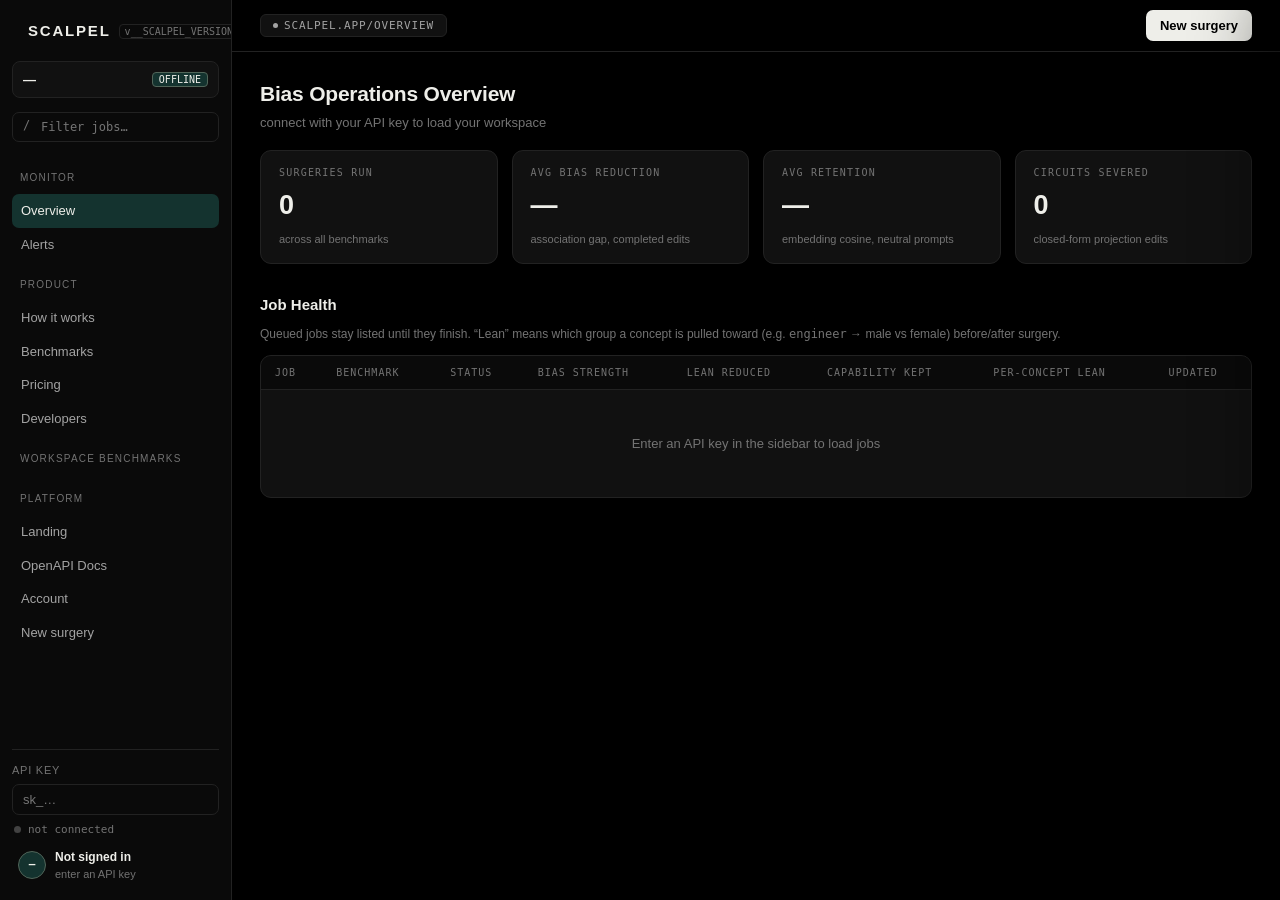
==== src/scalpel/api/static/index.html @ c3667062 "Add branded landing and signup, with console alerts and deploy hardening. Ship a marketing site and " ====
<!doctype html>
<html lang="en">
<head>
<meta charset="utf-8">
<meta name="viewport" content="width=device-width, initial-scale=1">
<title>Scalpel — Bias Operations</title>
<style>
  :root {
    /* Base: black. Accents: Forest / Field / Cloud White / Cloud Gray */
    --forest: #14332F; --field: #516559; --cloud: #eeeee9; --charcoal: #424242;
    --bg: #000000; --bg2: #0a0a0a; --panel: #111111; --panel2: #171717;
    --border: #222222; --border2: #2e2e2e;
    --text: var(--cloud); --muted: #737373; --muted2: #a3a3a3;
    --accent: var(--field); --accent-dim: rgba(81, 101, 89, 0.18);
    --good: var(--cloud); --good-dim: rgba(238, 238, 233, 0.08);
    --warn: var(--field); --warn-dim: rgba(81, 101, 89, 0.22);
    --bad: var(--charcoal); --bad-dim: rgba(66, 66, 66, 0.4);
    --mono: ui-monospace, "SF Mono", "Cascadia Code", Menlo, monospace;
  }
  * { box-sizing: border-box; margin: 0; }
  [hidden] { display: none !important; }
  html, body { height: 100%; }
  body {
    background: var(--bg); color: var(--text); overflow: hidden;
    font: 14px/1.5 -apple-system, "Inter", "Segoe UI", Roboto, sans-serif;
    display: grid; grid-template-columns: 232px 1fr;
  }
  ::selection { background: rgba(81, 101, 89, 0.4); }
  ::-webkit-scrollbar { width: 8px; height: 8px; }
  ::-webkit-scrollbar-thumb { background: var(--border2); border-radius: 4px; }
  a { color: var(--cloud); text-decoration: none; }
  a:hover { color: var(--muted2); }
  input, select {
    width: 100%; padding: 7px 10px; border-radius: 7px; font-size: 13px;
    border: 1px solid var(--border); background: var(--bg2); color: var(--text);
    outline: none; transition: border-color .15s ease;
  }
  input:focus, select:focus { border-color: var(--field); }
  label { display: block; font-size: 11px; color: var(--muted); margin: 12px 0 5px;
          text-transform: uppercase; letter-spacing: .07em; }

  /* ---------------- sidebar ---------------- */
  aside {
    background: var(--bg2); border-right: 1px solid var(--border);
    display: flex; flex-direction: column; padding: 16px 12px; gap: 4px;
    animation: fadeIn .4s ease both; overflow-y: auto;
  }
  .brand { display: flex; align-items: center; gap: 8px; padding: 4px 8px 14px; }
  .brand .dot { width: 8px; height: 8px; border-radius: 50%; background: var(--field); }
  .brand b { font-size: 15px; letter-spacing: .12em; }
  .brand .ver { margin-left: auto; font: 10px var(--mono); color: var(--muted);
                border: 1px solid var(--border); border-radius: 4px; padding: 1px 5px; }
  .tenantbox {
    border: 1px solid var(--border); border-radius: 8px; padding: 8px 10px;
    display: flex; align-items: center; justify-content: space-between;
    margin-bottom: 10px; background: var(--panel);
  }
  .tenantbox .name { font-size: 13px; font-weight: 600; }
  .plan-pill { font: 10px var(--mono); text-transform: uppercase; color: var(--cloud);
               background: var(--forest); border: 1px solid var(--field);
               border-radius: 4px; padding: 1px 6px; }
  .searchwrap { position: relative; margin-bottom: 12px; }
  .searchwrap input { padding-left: 28px; font-family: var(--mono); font-size: 12px; }
  .searchwrap::before { content: "/"; position: absolute; left: 11px; top: 6px;
                        color: var(--muted); font: 12px var(--mono); }
  .navsec { font-size: 10px; letter-spacing: .12em; color: var(--muted);
            padding: 12px 8px 5px; text-transform: uppercase; }
  .nav a {
    display: flex; align-items: center; gap: 9px; color: var(--muted2);
    padding: 7px 9px; border-radius: 7px; font-size: 13px; cursor: pointer;
    transition: background .15s ease, color .15s ease;
  }
  .nav a:hover { background: var(--panel2); color: var(--text); }
  .nav a.active { background: var(--forest); color: var(--cloud); }
  .nav .badge { margin-left: auto; background: var(--field); color: var(--cloud);
                font: 700 10px var(--mono); border-radius: 8px; padding: 1px 6px; }
  .benchlist a { font-family: var(--mono); font-size: 12px; }
  .benchlist .bdot { width: 6px; height: 6px; border-radius: 50%; flex-shrink: 0; }
  .sidebar-bottom { margin-top: auto; }
  .connection { border-top: 1px solid var(--border); padding-top: 12px; }
  .conn-status { display: flex; align-items: center; gap: 7px; font: 11px var(--mono);
                 color: var(--muted); padding: 8px 2px 0; }
  .conn-status .cdot { width: 7px; height: 7px; border-radius: 50%; background: var(--charcoal); }
  .conn-status .cdot.on { background: var(--field); }
  .userbox { display: flex; align-items: center; gap: 9px; padding: 12px 6px 2px; }
  .avatar { width: 28px; height: 28px; border-radius: 50%; background: var(--forest);
            border: 1px solid var(--field); display: grid; place-items: center;
            font: 600 11px var(--mono); color: var(--cloud); }
  .userbox .un { font-size: 12px; font-weight: 600; }
  .userbox .ue { font-size: 11px; color: var(--muted); }

  /* ---------------- main / views ---------------- */
  main { overflow-y: auto; height: 100vh; scroll-behavior: smooth; }
  .urlbar { position: sticky; top: 0; z-index: 5; background: rgba(0, 0, 0, .9);
            backdrop-filter: blur(8px); border-bottom: 1px solid var(--border);
            padding: 10px 28px; display: flex; align-items: center; gap: 10px; }
  .urlbar .pill { font: 11px var(--mono); color: var(--muted2); background: var(--panel);
                  border: 1px solid var(--border); border-radius: 6px; padding: 4px 12px;
                  transition: opacity .2s; }
  .urlbar .spacer { flex: 1; }
  .btn {
    border: 0; border-radius: 7px; padding: 8px 14px; font-size: 13px; font-weight: 600;
    background: var(--cloud); color: #000; cursor: pointer;
    transition: transform .12s ease, opacity .15s, background .15s, color .15s;
  }
  .btn:hover { transform: translateY(-1px); background: #f7f7f2; }
  .btn:active { transform: translateY(0); }
  .btn:disabled { opacity: .45; cursor: default; transform: none; }
  .btn.ghost { background: transparent; color: var(--cloud);
               border: 1px solid var(--field); }
  .btn.ghost:hover { background: var(--accent-dim); }
  .btn.forest { background: var(--forest); color: var(--cloud);
                border: 1px solid var(--field); }
  .btn.forest:hover { background: #1a403a; }
  .btn.big { padding: 12px 22px; font-size: 14px; border-radius: 9px; }

  .view { display: none; }
  .view.active { display: block; animation: viewIn .35s cubic-bezier(.2,.7,.3,1) both; }
  .wrap { padding: 26px 28px 80px; max-width: 1180px; }
  h1 { font-size: 21px; font-weight: 700; letter-spacing: -.01em; }
  .subtitle { color: var(--muted); font-size: 13px; margin-top: 3px; }
  .fade-up { animation: fadeUp .45s cubic-bezier(.2,.7,.3,1) both; }
  .reveal { opacity: 0; transform: translateY(18px);
            transition: opacity .6s cubic-bezier(.2,.7,.3,1), transform .6s cubic-bezier(.2,.7,.3,1); }
  .reveal.in { opacity: 1; transform: none; }

  .alertbar {
    margin-top: 18px; display: flex; align-items: center; gap: 10px;
    background: var(--forest); border: 1px solid var(--field);
    border-radius: 9px; padding: 11px 14px; font-size: 13px;
  }
  .alertbar .tri { color: var(--cloud); }
  .alertbar b { font-family: var(--mono); font-weight: 600; }
  .alertbar .spacer { flex: 1; }
  .alertbar.critical { background: #3a1a1a; border-color: #6b3030; }
  .alertlist { margin-top: 12px; display: none; flex-direction: column; gap: 8px; }
  .alertlist.open { display: flex; }
  .alertitem {
    background: var(--panel); border: 1px solid var(--border); border-radius: 9px;
    padding: 12px 14px; display: grid; grid-template-columns: 1fr auto; gap: 8px 16px;
    cursor: pointer; transition: border-color .15s;
  }
  .alertitem:hover { border-color: var(--field); }
  .alertitem .akind { font: 10px var(--mono); letter-spacing: .1em; text-transform: uppercase;
                      color: var(--cloud); }
  .alertitem .akind.critical { color: #e8a0a0; }
  .alertitem .atitle { font-size: 13px; font-weight: 600; margin-top: 2px; }
  .alertitem .adetail { font-size: 12px; color: var(--muted); margin-top: 4px; grid-column: 1 / -1; }
  .alertitem .aactions { display: flex; gap: 8px; align-items: start; }

  .cards { display: grid; grid-template-columns: repeat(4, 1fr); gap: 14px; margin-top: 18px; }
  .card {
    background: var(--panel); border: 1px solid var(--border); border-radius: 11px;
    padding: 16px 18px; transition: border-color .2s ease, transform .2s ease;
  }
  .card:hover { border-color: var(--border2); transform: translateY(-1px); }
  .card .k { font: 10px var(--mono); letter-spacing: .12em; color: var(--muted);
             text-transform: uppercase; }
  .card .v { font-size: 27px; font-weight: 700; margin-top: 7px; font-variant-numeric: tabular-nums;
             letter-spacing: -.02em; }
  .card .s { font-size: 11px; color: var(--muted); margin-top: 5px; }
  .card .v .unit { font-size: 15px; color: var(--muted2); }
  .up { color: var(--cloud); } .down { color: var(--muted2); } .accent { color: var(--cloud); }
  .cards .card:nth-child(1) { animation-delay: .05s } .cards .card:nth-child(2) { animation-delay: .1s }
  .cards .card:nth-child(3) { animation-delay: .15s } .cards .card:nth-child(4) { animation-delay: .2s }

  .section { margin-top: 30px; }
  .sechead { display: flex; align-items: baseline; gap: 10px; margin-bottom: 12px; }
  .sechead h2 { font-size: 15px; font-weight: 700; }
  .sechead .count { font: 11px var(--mono); color: var(--muted); }

  .tablewrap { background: var(--panel); border: 1px solid var(--border);
               border-radius: 11px; overflow: hidden; }
  table { width: 100%; border-collapse: collapse; }
  thead th {
    font: 10px var(--mono); letter-spacing: .1em; text-transform: uppercase;
    color: var(--muted); text-align: left; padding: 11px 14px;
    border-bottom: 1px solid var(--border); background: var(--bg2);
  }
  tbody td { padding: 12px 14px; border-bottom: 1px solid var(--border);
             font-size: 13px; font-variant-numeric: tabular-nums; }
  tbody tr { cursor: pointer; transition: background .13s ease; }
  tbody tr:hover { background: var(--panel2); }
  tbody tr:last-child td { border-bottom: 0; }
  tbody tr.selected { background: rgba(20, 51, 47, 0.45); box-shadow: inset 2px 0 0 var(--field); }
  td.mono, .mono { font-family: var(--mono); font-size: 12px; }
  .jobname { color: var(--text); font-family: var(--mono); font-size: 12.5px; }
  .dim { color: var(--muted); }

  .pill {
    display: inline-flex; align-items: center; gap: 6px;
    font: 600 10px var(--mono); letter-spacing: .08em; border-radius: 5px;
    padding: 3px 8px; text-transform: uppercase;
  }
  .pill::before { content: ""; width: 5px; height: 5px; border-radius: 50%;
                  background: currentColor; }
  .pill.debiased { color: var(--cloud); background: var(--forest); border: 1px solid var(--field); }
  .pill.audited  { color: var(--muted2); background: var(--panel2); border: 1px solid var(--border2); }
  .pill.alerting { color: var(--cloud); background: var(--forest);
                   border: 1px solid var(--field); }
  .pill.alerting::before, .pill.running::before { animation: pulse 1.4s ease infinite; }
  .pill.running  { color: var(--cloud); background: var(--forest); border: 1px solid var(--field); }
  .pill.queued   { color: var(--muted2); background: var(--panel2); border: 1px solid var(--charcoal); }
  .pill.failed   { color: var(--muted2); background: var(--bad-dim); border: 1px solid var(--charcoal); }

  .spark { display: block; }
  .spark polyline {
    fill: none; stroke-width: 1.5; stroke-linecap: round; stroke-linejoin: round;
    stroke-dasharray: 300; stroke-dashoffset: 300; animation: draw 1.2s ease forwards;
  }
  .empty { padding: 44px; text-align: center; color: var(--muted); font-size: 13px; }

  /* ---------------- how it works ---------------- */
  .hero { padding: 68px 0 46px; text-align: center; max-width: 760px; margin: 0 auto; }
  .hero .eyebrow { font: 11px var(--mono); letter-spacing: .22em; color: var(--field);
                   text-transform: uppercase; }
  .hero h1 { font-size: 40px; line-height: 1.15; margin-top: 16px; letter-spacing: -.025em; }
  .hero h1 .em { color: var(--cloud); border-bottom: 2px solid var(--field);
                 padding-bottom: 1px; }
  .hero p { color: var(--muted2); font-size: 16px; margin-top: 18px; line-height: 1.65; }
  .hero .ctas { display: flex; gap: 12px; justify-content: center; margin-top: 28px; }

  /* ---------------- live surgery demo ---------------- */
  .livedemo {
    margin: 36px auto 0; max-width: 920px; text-align: left;
    background: var(--panel); border: 1px solid var(--border); border-radius: 14px;
    overflow: hidden; position: relative;
  }
  .livedemo::before {
    content: ""; position: absolute; inset: 0 0 auto 0; height: 2px;
    background: linear-gradient(90deg, transparent, var(--field), var(--cloud), transparent);
    opacity: .55;
  }
  .ld-head {
    display: flex; align-items: center; gap: 12px; flex-wrap: wrap;
    padding: 14px 18px; border-bottom: 1px solid var(--border); background: var(--bg2);
  }
  .ld-live {
    display: inline-flex; align-items: center; gap: 7px;
    font: 700 10px var(--mono); letter-spacing: .16em; color: var(--cloud);
    background: var(--forest); border: 1px solid var(--field); border-radius: 5px;
    padding: 4px 8px;
  }
  .ld-pulse {
    width: 7px; height: 7px; border-radius: 50%; background: var(--cloud);
    animation: pulse 1.4s ease infinite;
  }
  .ld-model { font: 12px var(--mono); color: var(--muted2); flex: 1; min-width: 180px; }
  .ld-body { display: grid; grid-template-columns: 220px 1fr; min-height: 320px; }
  .ld-rail {
    border-right: 1px solid var(--border); padding: 18px 16px; background: var(--bg2);
    display: flex; flex-direction: column; gap: 4px;
  }
  .ld-phase {
    display: grid; grid-template-columns: 22px 1fr; gap: 10px; align-items: start;
    padding: 10px 8px; border-radius: 8px; color: var(--muted); transition: all .2s ease;
    cursor: pointer; border: 1px solid transparent; width: 100%; text-align: left;
    background: transparent; font: inherit;
  }
  .ld-phase:hover { background: var(--panel2); border-color: var(--border); color: var(--cloud); }
  .ld-phase:focus-visible { outline: 1px solid var(--field); outline-offset: 2px; }
  .ld-phase .dot {
    width: 10px; height: 10px; margin-top: 3px; border-radius: 50%;
    background: var(--charcoal); border: 1px solid var(--border2);
  }
  .ld-phase .label { font: 700 10px var(--mono); letter-spacing: .12em; text-transform: uppercase; }
  .ld-phase .hint { font-size: 12px; margin-top: 2px; line-height: 1.4; color: var(--muted); }
  .ld-phase.active { background: var(--forest); color: var(--cloud); border-color: var(--field); }
  .ld-phase.active .dot { background: var(--cloud); border-color: var(--cloud);
                          box-shadow: 0 0 0 3px rgba(238,238,233,.12); }
  .ld-phase.active .hint { color: var(--muted2); }
  .ld-phase.done { color: var(--muted2); }
  .ld-phase.done .dot { background: var(--field); border-color: var(--field); }
  .ld-phase.done:hover { color: var(--cloud); }
  .ld-main { padding: 18px 20px 16px; display: flex; flex-direction: column; gap: 14px; }
  .ld-metrics { display: grid; grid-template-columns: repeat(3, 1fr); gap: 10px; }
  .ld-metric {
    background: var(--bg2); border: 1px solid var(--border); border-radius: 10px; padding: 12px 14px;
  }
  .ld-metric .k { font: 10px var(--mono); letter-spacing: .1em; text-transform: uppercase; color: var(--muted); }
  .ld-metric .v { font-size: 22px; font-weight: 700; margin-top: 6px; font-variant-numeric: tabular-nums;
                  letter-spacing: -.02em; min-height: 1.2em; }
  .ld-metric .s { font-size: 11px; color: var(--muted); margin-top: 4px; min-height: 1.2em; }
  .ld-metric .v.good { color: var(--cloud); }
  .ld-board {
    flex: 1; background: var(--bg2); border: 1px solid var(--border); border-radius: 10px;
    padding: 14px; display: grid; grid-template-rows: auto 1fr auto; gap: 12px; min-height: 200px;
  }
  .ld-board-title { display: flex; justify-content: space-between; align-items: baseline; }
  .ld-board-title h4 { font-size: 13px; font-weight: 600; }
  .ld-board-title span { font: 11px var(--mono); color: var(--muted); }
  .ld-grid {
    display: grid; grid-template-columns: repeat(12, 1fr); gap: 6px; align-content: start;
  }
  .ld-cell {
    aspect-ratio: 1; border-radius: 4px; background: var(--panel2); border: 1px solid var(--border2);
    transition: background .2s, border-color .2s, transform .2s, opacity .3s;
  }
  .ld-cell.scan { background: var(--charcoal); border-color: var(--field); }
  .ld-cell.hot { background: var(--field); border-color: var(--cloud); transform: scale(1.08); }
  .ld-cell.cut { background: var(--cloud); border-color: var(--cloud); opacity: .95; }
  .ld-cell.cut.fade { opacity: .35; background: var(--forest); border-color: var(--field); transform: none; }
  .ld-probes { display: grid; gap: 6px; }
  .ld-probe { display: grid; grid-template-columns: 72px 1fr 44px; gap: 8px; align-items: center;
              font: 10px var(--mono); color: var(--muted); }
  .ld-probe .track { height: 7px; background: var(--panel2); border-radius: 4px; overflow: hidden; }
  .ld-probe .fill { height: 100%; width: 0; border-radius: 4px; background: var(--field);
                    transition: width .5s cubic-bezier(.2,.7,.3,1); }
  .ld-probe .fill.neutral { background: var(--cloud); }
  .ld-log {
    font: 11px/1.55 var(--mono); color: var(--muted2); background: var(--bg);
    border: 1px solid var(--border); border-radius: 8px; padding: 10px 12px;
    min-height: 52px; max-height: 72px; overflow: hidden;
  }
  .ld-log .line { opacity: 0; animation: fadeIn .35s ease forwards; }
  .ld-log .line + .line { margin-top: 2px; }
  .ld-progress { height: 3px; background: var(--border); }
  .ld-progress > i { display: block; height: 100%; width: 0; background: var(--field);
                     transition: width .4s ease; }
  .ld-foot {
    display: flex; align-items: center; gap: 12px; flex-wrap: wrap;
    padding: 12px 18px; border-top: 1px solid var(--border); background: var(--bg2);
  }
  .ld-foot .status { font: 12px var(--mono); color: var(--muted2); flex: 1; }
  .ld-foot .status b { color: var(--cloud); }
  @media (max-width: 820px) {
    .ld-body { grid-template-columns: 1fr; }
    .ld-rail { border-right: 0; border-bottom: 1px solid var(--border);
               display: grid; grid-template-columns: repeat(4, 1fr); gap: 4px; }
    .ld-phase .hint { display: none; }
    .ld-metrics { grid-template-columns: 1fr; }
  }
  @media (prefers-reduced-motion: reduce) {
    .ld-pulse, .ld-cell, .ld-probe .fill, .ld-progress > i { animation: none !important; transition: none !important; }
  }

  .numstrip { display: grid; grid-template-columns: repeat(4, 1fr); gap: 14px;
              margin: 44px auto 0; max-width: 900px; }
  .numstrip .n { text-align: center; padding: 18px 8px; background: var(--panel);
                 border: 1px solid var(--border); border-radius: 11px; }
  .numstrip .n .v { font-size: 26px; font-weight: 800; letter-spacing: -.02em; }
  .numstrip .n .l { font-size: 11px; color: var(--muted); margin-top: 5px; }

  .steps { max-width: 900px; margin: 70px auto 0; display: grid; gap: 22px; }
  .step { display: grid; grid-template-columns: 1fr 300px; gap: 28px; align-items: center;
          background: var(--panel); border: 1px solid var(--border); border-radius: 14px;
          padding: 30px 32px; }
  .step:nth-child(even) { grid-template-columns: 300px 1fr; }
  .step:nth-child(even) .stepcopy { order: 2; }
  .stepnum { font: 700 11px var(--mono); color: var(--field); letter-spacing: .18em; }
  .step h3 { font-size: 19px; margin-top: 8px; letter-spacing: -.01em; }
  .step p { color: var(--muted2); font-size: 13.5px; margin-top: 10px; line-height: 1.7; }
  .step p code { font: 12px var(--mono); color: var(--cloud); background: var(--forest);
                 border: 1px solid var(--field); border-radius: 4px; padding: 1px 5px; }
  .stepviz { height: 170px; background: var(--bg2); border: 1px solid var(--border);
             border-radius: 10px; display: grid; place-items: center; overflow: hidden;
             position: relative; }

  /* step viz 1: measure — association bars oscillate */
  .viz-measure { width: 82%; display: grid; gap: 9px; }
  .viz-measure .m { display: grid; grid-template-columns: 62px 1fr; gap: 10px;
                    align-items: center; font: 10px var(--mono); color: var(--muted); }
  .viz-measure .track { height: 8px; background: var(--panel2); border-radius: 4px;
                        overflow: hidden; }
  .viz-measure .fill { height: 100%; border-radius: 4px; background: var(--field);
                       animation: measure 3.2s ease-in-out infinite; }
  .viz-measure .m:nth-child(2) .fill { animation-delay: .35s; }
  .viz-measure .m:nth-child(3) .fill { animation-delay: .7s; background: var(--cloud); }

  /* step viz 2: locate — component grid, circuit lights up */
  .viz-grid { display: grid; grid-template-columns: repeat(8, 17px); gap: 7px; }
  .viz-grid i { width: 17px; height: 17px; border-radius: 4px; background: var(--panel2);
                border: 1px solid var(--border2); }
  .viz-grid i.hot { animation: hotcell 2.8s ease infinite; }
  .viz-grid i.hot:nth-of-type(4) { animation-delay: .2s } .viz-grid i.hot:nth-of-type(11) { animation-delay: .5s }
  .viz-grid i.hot:nth-of-type(18) { animation-delay: .8s } .viz-grid i.hot:nth-of-type(21) { animation-delay: 1.1s }
  .viz-grid i.hot:nth-of-type(27) { animation-delay: 1.4s }

  /* step viz 3: cut — vector projected onto plane */
  .viz-cut svg { overflow: visible; }
  .viz-cut .plane { stroke: var(--border2); stroke-width: 1.5; }
  .viz-cut .w { stroke: var(--cloud); stroke-width: 2.5; stroke-linecap: round;
                transform-origin: 40px 120px; animation: collapse 3.6s cubic-bezier(.6,0,.3,1) infinite; }
  .viz-cut .vbias { stroke: var(--field); stroke-width: 1.5; stroke-dasharray: 4 4;
                    animation: fadeBias 3.6s ease infinite; }
  .viz-cut text { font: 10px var(--mono); fill: var(--muted); }

  /* step viz 4: prove — before/after bars */
  .viz-prove { width: 82%; display: grid; gap: 12px; }
  .viz-prove .row { display: grid; grid-template-columns: 66px 1fr 40px; gap: 10px;
                    align-items: center; font: 10px var(--mono); color: var(--muted); }
  .viz-prove .track { height: 9px; background: var(--panel2); border-radius: 5px; overflow: hidden; }
  .viz-prove .bias { height: 100%; background: var(--charcoal); border-radius: 5px;
                     animation: shrink 3.4s cubic-bezier(.5,0,.3,1) infinite; }
  .viz-prove .ret { height: 100%; background: var(--cloud); border-radius: 5px; width: 99.8%; }

  .why { max-width: 900px; margin: 60px auto 0; }
  .whygrid { display: grid; grid-template-columns: repeat(3, 1fr); gap: 14px; margin-top: 18px; }
  .whycard { background: var(--panel); border: 1px solid var(--border); border-radius: 12px;
             padding: 20px; transition: border-color .2s, transform .2s; }
  .whycard:hover { border-color: var(--border2); transform: translateY(-2px); }
  .whycard .ic { font: 700 11px var(--mono); color: var(--field); letter-spacing: .12em; }
  .whycard h4 { font-size: 14px; margin-top: 10px; }
  .whycard p { font-size: 12.5px; color: var(--muted2); margin-top: 7px; line-height: 1.6; }

  /* ---------------- benchmarks ---------------- */
  .benchgrid { display: grid; grid-template-columns: repeat(2, 1fr); gap: 16px; margin-top: 20px; }
  .benchcard { background: var(--panel); border: 1px solid var(--border); border-radius: 13px;
               padding: 22px; transition: border-color .2s, transform .2s; }
  .benchcard:hover { border-color: var(--border2); transform: translateY(-2px); }
  .benchcard .top { display: flex; align-items: center; gap: 10px; }
  .benchcard h3 { font: 600 14px var(--mono); }
  .benchcard .groups { margin-left: auto; font: 10px var(--mono); color: var(--muted);
                       border: 1px solid var(--border); border-radius: 5px; padding: 2px 8px; }
  .benchcard p { font-size: 12.5px; color: var(--muted2); margin-top: 10px; line-height: 1.65; }
  .benchcard .meta { display: flex; gap: 16px; margin-top: 14px; font: 11px var(--mono);
                     color: var(--muted); }
  .benchcard .actions { margin-top: 16px; display: flex; gap: 9px; }

  /* ---------------- pricing ---------------- */
  .pricegrid { display: grid; grid-template-columns: repeat(3, 1fr); gap: 16px; margin-top: 24px; }
  .price { background: var(--panel); border: 1px solid var(--border); border-radius: 14px;
           padding: 26px; position: relative; transition: transform .2s, border-color .2s;
           display: flex; flex-direction: column; }
  .price:hover { transform: translateY(-3px); }
  .price.featured { border-color: var(--field); background: #0d1210; }
  .price .tag { position: absolute; top: -10px; left: 50%; transform: translateX(-50%);
                background: var(--forest); color: var(--cloud); font: 700 10px var(--mono);
                letter-spacing: .1em; border-radius: 5px; padding: 3px 10px;
                border: 1px solid var(--field); text-transform: uppercase; }
  .price .current { position: absolute; top: 16px; right: 16px; font: 10px var(--mono);
                    color: var(--cloud); border: 1px solid var(--field); background: var(--forest);
                    border-radius: 4px; padding: 2px 7px; text-transform: uppercase; }
  .price h3 { font-size: 15px; }
  .price .amt { font-size: 34px; font-weight: 800; margin-top: 12px; letter-spacing: -.03em; }
  .price .amt .per { font-size: 13px; color: var(--muted); font-weight: 500; }
  .price .desc { font-size: 12.5px; color: var(--muted2); margin-top: 8px; min-height: 36px; }
  .price ul { list-style: none; padding: 0; margin: 18px 0 22px; display: grid; gap: 9px; }
  .price li { font-size: 13px; color: var(--muted2); display: flex; gap: 9px; }
  .price li::before { content: "✓"; color: var(--field); font-weight: 700; }
  .price li.no { opacity: .45; } .price li.no::before { content: "—"; color: var(--muted); }
  .price .btn { width: 100%; margin-top: auto; }

  /* ---------------- developers ---------------- */
  .codeblock { background: var(--bg2); border: 1px solid var(--border); border-radius: 11px;
               margin-top: 14px; overflow: hidden; }
  .codeblock .cbhead { display: flex; align-items: center; padding: 9px 14px;
                       border-bottom: 1px solid var(--border); }
  .codeblock .cbhead .fn { font: 11px var(--mono); color: var(--muted); }
  .codeblock .cbhead button { margin-left: auto; background: none; border: 1px solid var(--border);
                              color: var(--muted2); font: 11px var(--mono); border-radius: 5px;
                              padding: 3px 10px; cursor: pointer; transition: all .15s; }
  .codeblock .cbhead button:hover { color: var(--cloud); border-color: var(--field); }
  .codeblock pre { padding: 16px; overflow-x: auto; font: 12px/1.7 var(--mono);
                   color: var(--muted2); }
  .codeblock .c-k { color: var(--cloud); } .codeblock .c-s { color: #c5d0c8; }
  .codeblock .c-c { color: var(--field); }
  .endpoints td:first-child { font-family: var(--mono); font-size: 12px; color: var(--field); }
  .endpoints tr { cursor: default; }

  /* ---------------- drawer ---------------- */
  .drawer {
    position: fixed; top: 0; right: 0; height: 100vh; width: 460px; z-index: 30;
    background: var(--bg2); border-left: 1px solid var(--border2);
    transform: translateX(102%); transition: transform .28s cubic-bezier(.3,.8,.3,1);
    display: flex; flex-direction: column; box-shadow: -30px 0 60px rgba(0,0,0,.45);
  }
  .drawer.open { transform: translateX(0); }
  .drawer header { padding: 18px 22px; border-bottom: 1px solid var(--border);
                   display: flex; align-items: center; gap: 10px; }
  .drawer header .x { margin-left: auto; cursor: pointer; color: var(--muted);
                      font-size: 18px; transition: color .15s; }
  .drawer header .x:hover { color: var(--text); }
  .drawer .body { padding: 20px 22px; overflow-y: auto; }
  .kv { display: grid; grid-template-columns: 1fr 1fr; gap: 10px; }
  .kv .cell { background: var(--panel); border: 1px solid var(--border);
              border-radius: 9px; padding: 12px; }
  .kv .cell .k { font: 10px var(--mono); color: var(--muted); text-transform: uppercase;
                 letter-spacing: .1em; }
  .kv .cell .v { font-size: 19px; font-weight: 700; margin-top: 5px;
                 font-variant-numeric: tabular-nums; }
  .kv .cell .s { font-size: 11px; color: var(--muted); margin-top: 3px; }
  .leanbox {
    margin: 14px 0 18px; padding: 12px 14px; border-radius: 9px;
    background: var(--bg2); border: 1px solid var(--border); font-size: 13px; line-height: 1.55;
    color: var(--muted2);
  }
  .leanbox b { color: var(--cloud); font-weight: 600; }
  .leanbox .mono { font-family: var(--mono); font-size: 12px; }
  .bar-row-meta { font-size: 10px; color: var(--muted); margin-top: 2px; }
  .drawer h3 { font-size: 11px; color: var(--muted); text-transform: uppercase;
               letter-spacing: .1em; margin: 22px 0 10px; }
  .chips { display: flex; flex-wrap: wrap; gap: 7px; }
  .chip { font: 11px var(--mono); color: var(--cloud); background: var(--forest);
          border: 1px solid var(--field); border-radius: 6px; padding: 3px 9px; }
  .bars .row { display: grid; grid-template-columns: 140px 1fr 52px; gap: 10px;
               align-items: start; margin-bottom: 10px; font-size: 12px; }
  .bars .track { height: 6px; background: var(--bg); border-radius: 3px; overflow: hidden; }
  .bars .fill { height: 100%; background: var(--field); border-radius: 3px;
                transition: width .6s cubic-bezier(.2,.7,.3,1); }
  .drawer .actions { display: flex; gap: 10px; margin-top: 24px; }

  /* ---------------- modal / toast ---------------- */
  .overlay {
    position: fixed; inset: 0; z-index: 40; background: rgba(0, 0, 0, .72);
    backdrop-filter: blur(4px); display: grid; place-items: center;
    opacity: 0; pointer-events: none; transition: opacity .2s ease;
  }
  .overlay.open { opacity: 1; pointer-events: auto; }
  .modal {
    width: 430px; background: var(--bg2); border: 1px solid var(--border2);
    border-radius: 14px; padding: 24px; transform: translateY(10px) scale(.98);
    transition: transform .22s cubic-bezier(.2,.8,.3,1.1);
    box-shadow: 0 30px 80px rgba(0,0,0,.5);
  }
  .overlay.open .modal { transform: translateY(0) scale(1); }
  .modal h2 { font-size: 16px; }
  .modal .hint { font-size: 12px; color: var(--muted); margin-top: 4px; }
  .row2 { display: grid; grid-template-columns: 1fr 1fr; gap: 12px; }
  .check { display: flex; gap: 9px; align-items: center; margin-top: 14px; font-size: 13px; }
  .check input { width: auto; }
  .modal .actions { display: flex; justify-content: flex-end; gap: 10px; margin-top: 22px; }
  #formError { color: var(--muted2); font-size: 12px; margin-top: 10px; min-height: 16px; }
  .toast {
    position: fixed; bottom: 24px; left: 50%; transform: translate(-50%, 20px);
    background: var(--panel2); border: 1px solid var(--border2); color: var(--text);
    border-radius: 9px; padding: 10px 18px; font-size: 13px; z-index: 60;
    opacity: 0; transition: all .25s ease; pointer-events: none;
  }
  .toast.show { opacity: 1; transform: translate(-50%, 0); }

  @keyframes fadeUp { from { opacity: 0; transform: translateY(10px); } to { opacity: 1; } }
  @keyframes fadeIn { from { opacity: 0; } to { opacity: 1; } }
  @keyframes viewIn { from { opacity: 0; transform: translateY(12px); } to { opacity: 1; } }
  @keyframes pulse { 0%, 100% { opacity: 1 } 50% { opacity: .25 } }
  @keyframes draw { to { stroke-dashoffset: 0; } }
  @keyframes sever { 0%, 30% { opacity: 0 } 45%, 80% { opacity: 1 } 95%, 100% { opacity: 0 } }
  @keyframes hotcell {
    0%, 25% { background: var(--panel2); border-color: var(--border2); }
    45%, 75% { background: var(--field); border-color: var(--cloud); }
    100% { background: var(--panel2); border-color: var(--border2); }
  }
  @keyframes measure { 0%, 100% { width: 82% } 50% { width: 34% } }
  @keyframes collapse { 0%, 22% { transform: rotate(0deg) } 55%, 88% { transform: rotate(38deg) }
                        100% { transform: rotate(0deg) } }
  @keyframes fadeBias { 0%, 22% { opacity: 1 } 55%, 88% { opacity: 0 } 100% { opacity: 1 } }
  @keyframes shrink { 0%, 20% { width: 92% } 60%, 90% { width: 15% } 100% { width: 92% } }
</style>
</head>
<body>

<aside>
  <a class="brand" href="/" title="Marketing site" style="text-decoration:none;color:inherit">
    <span class="dot"></span><b>SCALPEL</b><span class="ver">v__SCALPEL_VERSION__</span>
  </a>
  <div class="tenantbox">
    <span class="name" id="tenantName">—</span>
    <span class="plan-pill" id="tenantPlan">offline</span>
  </div>
  <div class="searchwrap"><input id="search" placeholder="Filter jobs…"></div>

  <div class="navsec">Monitor</div>
  <div class="nav">
    <a data-view="overview" class="active" id="navOverview" onclick="showAlerts(false)">Overview</a>
    <a id="navAlerts" onclick="showAlerts(true)">Alerts
      <span class="badge" id="alertCount" hidden>0</span></a>
  </div>

  <div class="navsec">Product</div>
  <div class="nav">
    <a data-view="how" onclick="showView('how')">How it works</a>
    <a data-view="benchmarks" onclick="showView('benchmarks')">Benchmarks</a>
    <a data-view="pricing" onclick="showView('pricing')">Pricing</a>
    <a data-view="developers" onclick="showView('developers')">Developers</a>
  </div>

  <div class="navsec">Workspace benchmarks</div>
  <div class="nav benchlist" id="benchNav"></div>

  <div class="navsec">Platform</div>
  <div class="nav">
    <a href="/" target="_blank">Landing</a>
    <a href="/docs" target="_blank">OpenAPI Docs</a>
    <a href="/login">Account</a>
    <a onclick="openModal()">New surgery</a>
  </div>

  <div class="sidebar-bottom">
    <div class="connection">
      <label style="margin-top: 0">API key</label>
      <input id="apiKey" type="password" placeholder="sk_…">
      <div class="conn-status"><span class="cdot" id="connDot"></span><span id="connText">not connected</span></div>
    </div>
    <div class="userbox">
      <div class="avatar" id="avatar">–</div>
      <div><div class="un" id="userName">Not signed in</div>
           <div class="ue" id="userPlanLine">enter an API key</div></div>
    </div>
  </div>
</aside>

<main id="main">
  <div class="urlbar">
    <span class="pill" id="urlPill">scalpel.app/overview</span>
    <span class="spacer"></span>
    <button class="btn" onclick="openModal()">New surgery</button>
  </div>

  <!-- ================= OVERVIEW ================= -->
  <div class="view active" id="view-overview">
    <div class="wrap">
      <div class="fade-up">
        <h1>Bias Operations Overview</h1>
        <div class="subtitle" id="subtitle">connect with your API key to load your workspace</div>
      </div>

      <div class="alertbar" id="alertbar" hidden>
        <span class="tri">!</span><span id="alertText"></span>
        <span class="spacer"></span>
        <button class="btn ghost" id="alertViewBtn" onclick="showAlerts(true)">View</button>
        <button class="btn ghost" id="alertDismissBtn" onclick="dismissVisibleAlerts()">Dismiss</button>
        <button class="btn" id="alertRemediateBtn" onclick="remediateTopAlert()">Remediate</button>
      </div>
      <div class="alertlist" id="alertList"></div>

      <div class="cards">
        <div class="card fade-up"><div class="k">Surgeries Run</div>
          <div class="v" id="statJobs">0</div><div class="s" id="statJobsSub">across all benchmarks</div></div>
        <div class="card fade-up"><div class="k">Avg Bias Reduction</div>
          <div class="v accent" id="statReduction">—</div><div class="s">association gap, completed edits</div></div>
        <div class="card fade-up"><div class="k">Avg Retention</div>
          <div class="v up" id="statRetention">—</div><div class="s">embedding cosine, neutral prompts</div></div>
        <div class="card fade-up"><div class="k">Circuits Severed</div>
          <div class="v" id="statEdits">0</div><div class="s">closed-form projection edits</div></div>
      </div>

      <div class="section fade-up" style="animation-delay: .25s">
        <div class="sechead"><h2>Job Health</h2><span class="count" id="jobCount"></span></div>
        <p class="subtitle" style="margin:-4px 0 12px;font-size:12px">
          Queued jobs stay listed until they finish. “Lean” means which group a concept is pulled
          toward (e.g. <span class="mono">engineer</span> → male vs female) before/after surgery.
        </p>
        <div class="tablewrap">
          <table>
            <thead><tr>
              <th>Job</th><th>Benchmark</th><th>Status</th><th>Bias strength</th>
              <th>Lean reduced</th><th>Capability kept</th><th>Per-concept lean</th><th>Updated</th>
            </tr></thead>
            <tbody id="jobs"><tr><td colspan="8" class="empty">No jobs yet — run your first surgery</td></tr></tbody>
          </table>
        </div>
      </div>
    </div>
  </div>

  <!-- ================= HOW IT WORKS ================= -->
  <div class="view" id="view-how">
    <div class="wrap">
      <div class="hero">
        <div class="eyebrow fade-up">AI Safety · Model Editing</div>
        <h1 class="fade-up" style="animation-delay:.08s">Find and <span class="em">permanently remove</span> bias from AI models. Without retraining.</h1>
        <p class="fade-up" style="animation-delay:.16s">
          Scalpel is a bias-remediation platform for foundation models. It locates the exact
          internal pathways that carry a bias — down to individual attention heads — and severs
          them with deterministic, closed-form weight edits. Seconds of compute, not weeks of
          retraining. Every operation ships with a compliance-grade audit report.
        </p>
        <div class="ctas fade-up" style="animation-delay:.24s">
          <button class="btn big" onclick="openModal()">Run your first audit</button>
          <button class="btn big ghost" onclick="showView('developers')">View the API</button>
        </div>

        <!-- Live surgery demo: auto-plays when this view opens -->
        <div class="livedemo fade-up" style="animation-delay:.28s" id="liveDemo" aria-label="Live surgery demo">
          <div class="ld-head">
            <span class="ld-live"><span class="ld-pulse"></span>LIVE DEMO</span>
            <span class="ld-model" id="ldModel">openai/clip-vit-base-patch32 · gender ↔ profession · click 01–04</span>
            <button class="btn ghost" type="button" id="ldReplay" onclick="restartLiveDemo()">Replay all</button>
          </div>
          <div class="ld-body">
            <div class="ld-rail" id="ldRail" role="tablist" aria-label="Surgery phases">
              <button type="button" class="ld-phase" role="tab" data-phase="measure" onclick="jumpLiveDemo('measure')">
                <span class="dot"></span>
                <div><div class="label">01 Measure</div><div class="hint">WEAT on contrastive prompts</div></div>
              </button>
              <button type="button" class="ld-phase" role="tab" data-phase="locate" onclick="jumpLiveDemo('locate')">
                <span class="dot"></span>
                <div><div class="label">02 Locate</div><div class="hint">Attribute heads &amp; MLPs</div></div>
              </button>
              <button type="button" class="ld-phase" role="tab" data-phase="cut" onclick="jumpLiveDemo('cut')">
                <span class="dot"></span>
                <div><div class="label">03 Cut</div><div class="hint">Closed-form weight edits</div></div>
              </button>
              <button type="button" class="ld-phase" role="tab" data-phase="prove" onclick="jumpLiveDemo('prove')">
                <span class="dot"></span>
                <div><div class="label">04 Prove</div><div class="hint">Re-measure + retention</div></div>
              </button>
            </div>
            <div class="ld-main">
              <div class="ld-metrics">
                <div class="ld-metric"><div class="k">WEAT effect size</div>
                  <div class="v" id="ldWeat">—</div><div class="s" id="ldWeatSub">awaiting measurement</div></div>
                <div class="ld-metric"><div class="k">Association gap</div>
                  <div class="v" id="ldGap">—</div><div class="s" id="ldGapSub">mean |Δ cosine|</div></div>
                <div class="ld-metric"><div class="k">Retention</div>
                  <div class="v" id="ldRet">—</div><div class="s" id="ldRetSub">neutral prompt fidelity</div></div>
              </div>
              <div class="ld-board">
                <div class="ld-board-title">
                  <h4 id="ldBoardTitle">Model components</h4>
                  <span id="ldBoardMeta">12 layers · attention + MLP</span>
                </div>
                <div class="ld-grid" id="ldGrid"></div>
                <div class="ld-probes" id="ldProbes"></div>
              </div>
              <div class="ld-log" id="ldLog" aria-live="polite"></div>
            </div>
          </div>
          <div class="ld-progress"><i id="ldBar"></i></div>
          <div class="ld-foot">
            <div class="status" id="ldStatus">Starting surgery…</div>
            <button class="btn" type="button" onclick="openModal()">Run this on your model</button>
          </div>
        </div>
      </div>

      <div class="numstrip">
        <div class="n reveal"><div class="v accent">−86%</div><div class="l">bias reduction, live CLIP runs</div></div>
        <div class="n reveal"><div class="v up">99.9%</div><div class="l">model performance retained</div></div>
        <div class="n reveal"><div class="v">3–15s</div><div class="l">per surgery, laptop CPU</div></div>
        <div class="n reveal"><div class="v">0</div><div class="l">gradient steps — fully deterministic</div></div>
      </div>

      <div class="steps">
        <div class="step reveal">
          <div class="stepcopy">
            <div class="stepnum">STEP 01 — MEASURE</div>
            <h3>Quantify the bias with contrastive probes</h3>
            <p>Scalpel runs the model over minimally-contrastive prompt pairs — <code>"a photo of
            a man"</code> vs <code>"a photo of a woman"</code>, crossed with dozens of templates —
            and measures how strongly concepts like professions associate with each group, using
            the peer-reviewed WEAT methodology. This produces a defensible, reproducible baseline:
            stock CLIP associates "engineer" with men at an effect size of 1.71.</p>
          </div>
          <div class="stepviz"><div class="viz-measure">
            <div class="m"><span>engineer</span><div class="track"><div class="fill"></div></div></div>
            <div class="m"><span>surgeon</span><div class="track"><div class="fill"></div></div></div>
            <div class="m"><span>nurse</span><div class="track"><div class="fill"></div></div></div>
          </div></div>
        </div>

        <div class="step reveal">
          <div class="stepcopy">
            <div class="stepnum">STEP 02 — LOCATE</div>
            <h3>Isolate the circuit that carries it</h3>
            <p>Using mechanistic interpretability, Scalpel captures the internal write of every
            attention head and MLP block, and attributes exactly how much each one transports the
            bias signal. Because the prompt pairs differ only in the group attribute, everything
            unrelated cancels out. The result: a ranked <em>bias circuit</em> — typically ~10 of
            150+ components — responsible for the behavior.</p>
          </div>
          <div class="stepviz"><div class="viz-grid" id="vizGrid"></div></div>
        </div>

        <div class="step reveal">
          <div class="stepcopy">
            <div class="stepnum">STEP 03 — CUT</div>
            <h3>Sever it with closed-form weight surgery</h3>
            <p>Each circuit component receives a rank-k orthogonal projection —
            <code>W′ = W − α·Vᵀ(VW)</code> — that makes it mathematically incapable of writing
            into the bias subspace, for every possible input, forever. No gradients, no
            fine-tuning, bit-for-bit reproducible. Calibration tunes α so the model lands on
            <em>neutral</em>, never overcorrected. Everything the component computes outside the
            bias subspace is untouched.</p>
          </div>
          <div class="stepviz viz-cut">
            <svg width="240" height="150" viewBox="0 0 240 150">
              <line class="plane" x1="10" y1="120" x2="230" y2="120"/>
              <line class="vbias" x1="40" y1="120" x2="40" y2="20"/>
              <line class="w" x1="40" y1="120" x2="170" y2="35"/>
              <text x="176" y="32">W</text>
              <text x="46" y="28">bias direction</text>
              <text x="182" y="134">everything else</text>
            </svg>
          </div>
        </div>

        <div class="step reveal">
          <div class="stepcopy">
            <div class="stepnum">STEP 04 — PROVE</div>
            <h3>Audit, document, ship</h3>
            <p>The pipeline re-measures everything post-surgery: bias metrics before and after,
            plus commercial-performance retention on neutral prompts (embedding fidelity and
            ranking geometry). You get the <em>edited model file</em> (the internal numbers —
            “weights” — that make concepts lean less toward one group), a machine-readable audit,
            and a printable compliance report — the trail regulators and procurement ask for.</p>
          </div>
          <div class="stepviz"><div class="viz-prove">
            <div class="row"><span>bias</span><div class="track"><div class="bias"></div></div><span>−86%</span></div>
            <div class="row"><span>performance</span><div class="track"><div class="ret"></div></div><span>99.9%</span></div>
          </div></div>
        </div>
      </div>

      <div class="why reveal">
        <div class="sechead"><h2>Why teams choose surgery over retraining</h2></div>
        <div class="whygrid">
          <div class="whycard"><div class="ic">01</div><h4>Seconds, not weeks</h4>
            <p>A full measure–locate–cut–prove cycle runs in seconds on CPU. Retraining pipelines
            take weeks, GPUs, and ML staff — and still can't say <em>what changed</em>.</p></div>
          <div class="whycard"><div class="ic">02</div><h4>Surgical by construction</h4>
            <p>Edits remove k dimensions out of hundreds, only in components that carry the bias.
            99.9% of model behavior is provably untouched — retention is measured, not hoped for.</p></div>
          <div class="whycard"><div class="ic">03</div><h4>Compliance-native</h4>
            <p>Deterministic edits + full audit trail per operation. Built for the EU AI Act era:
            evidence of measurement, remediation, and verification in one artifact.</p></div>
          <div class="whycard"><div class="ic">04</div><h4>Grounded in research</h4>
            <p>Built on published methods — WEAT (Caliskan et al.), diff-in-means concept probes,
            concept erasure (LEACE), directional ablation — engineered into one pipeline.</p></div>
          <div class="whycard"><div class="ic">05</div><h4>Drop-in output</h4>
            <p>Edited weights load with the same <code style="font-family:var(--mono)">from_pretrained</code>
            call as the original. No serving changes, no new dependencies, no lock-in.</p></div>
          <div class="whycard"><div class="ic">06</div><h4>Neutral, not lobotomized</h4>
            <p>Calibrated surgery targets zero measured bias rather than maximal erasure —
            avoiding the overcorrection failure mode naive debiasing methods hit.</p></div>
        </div>
      </div>
    </div>
  </div>

  <!-- ================= BENCHMARKS ================= -->
  <div class="view" id="view-benchmarks">
    <div class="wrap">
      <div class="fade-up">
        <h1>Bias Benchmarks</h1>
        <div class="subtitle">peer-reviewed association tests, adapted to production models —
          or bring your own contrastive spec via the API</div>
      </div>
      <div class="benchgrid" id="benchGrid"></div>
      <div class="section reveal">
        <div class="sechead"><h2>Custom benchmarks</h2></div>
        <div class="benchcard" style="max-width: 640px">
          <div class="top"><h3>your_benchmark_here</h3><span class="groups">tenant-defined</span></div>
          <p>Submit any bias concept as a custom spec in the job payload: contrastive prompt
          pairs, two stereotyped probe sets, and retention prompts. The same isolate–cut–prove
          pipeline runs on your domain-specific concern — brand safety, domain jargon,
          geographic bias, anything expressible as contrastive language.</p>
          <div class="actions"><button class="btn ghost" onclick="showView('developers')">See the schema</button></div>
        </div>
      </div>
    </div>
  </div>

  <!-- ================= PRICING ================= -->
  <div class="view" id="view-pricing">
    <div class="wrap">
      <div class="fade-up" style="text-align: center; padding-top: 26px">
        <h1>Simple, usage-based pricing</h1>
        <div class="subtitle">start with a free audit — pay when you're ready to fix what it finds</div>
      </div>
      <div class="pricegrid" id="priceGrid">
        <div class="price reveal" data-plan="free">
          <h3>Audit</h3>
          <div class="amt">$0<span class="per"> /mo</span></div>
          <div class="desc">Measure your bias exposure and see exactly which components cause it.</div>
          <ul>
            <li>10 audit jobs / month</li>
            <li>All built-in benchmarks</li>
            <li>Bias circuit localization</li>
            <li>JSON + HTML audit reports</li>
            <li class="no">Edited model download</li>
            <li class="no">Custom benchmarks</li>
          </ul>
          <button class="btn ghost" onclick="openModal()">Run a free audit</button>
        </div>
        <div class="price featured reveal" data-plan="pro">
          <div class="tag">Most popular</div>
          <h3>Pro</h3>
          <div class="amt">$1,500<span class="per"> /mo</span></div>
          <div class="desc">Full surgical editing for teams shipping models to production.</div>
          <ul>
            <li>100 jobs / month (audit + edit)</li>
            <li>Calibrated multi-directional surgery</li>
            <li>Edited weights, drop-in artifacts</li>
            <li>Custom benchmarks</li>
            <li>Completion webhooks</li>
            <li>Email support, 99.5% API SLA</li>
          </ul>
          <button class="btn" onclick="toast('Contact sales@scalpel.ai to upgrade')">Upgrade to Pro</button>
        </div>
        <div class="price reveal" data-plan="enterprise">
          <h3>Enterprise</h3>
          <div class="amt">Custom</div>
          <div class="desc">Unlimited volume, deployment flexibility, and compliance partnership.</div>
          <ul>
            <li>Unlimited jobs</li>
            <li>VPC / on-prem deployment</li>
            <li>Custom model onboarding</li>
            <li>Audit co-review with your GRC team</li>
            <li>SSO &amp; role-based access (roadmap)</li>
            <li>Dedicated support, custom SLA</li>
          </ul>
          <button class="btn ghost" onclick="toast('Contact sales@scalpel.ai for enterprise')">Talk to sales</button>
        </div>
      </div>
    </div>
  </div>

  <!-- ================= DEVELOPERS ================= -->
  <div class="view" id="view-developers">
    <div class="wrap">
      <div class="fade-up">
        <h1>Developers</h1>
        <div class="subtitle">two calls to your first debiased model — full OpenAPI reference at
          <a href="/docs" target="_blank">/docs</a></div>
      </div>

      <div class="section reveal">
        <div class="sechead"><h2>1 · Queue a surgery</h2></div>
        <div class="codeblock">
          <div class="cbhead"><span class="fn">curl</span>
            <button onclick="copyCode(this)">copy</button></div>
          <pre id="code1">curl -X POST https://api.scalpel.ai/v1/edit-jobs \
  -H <span class="c-s">"X-API-Key: $SCALPEL_KEY"</span> -H <span class="c-s">"Content-Type: application/json"</span> \
  -d <span class="c-s">'{
    "model_id": "openai/clip-vit-base-patch32",
    "bias": "gender_profession",
    "mode": "edit",
    "options": { "num_directions": 4, "calibrate": true },
    "webhook_url": "https://yourapp.com/hooks/scalpel"
  }'</span>
<span class="c-c"># → 202 { "id": "job_9f2ce81a44d0…", "status": "queued", … }</span></pre>
        </div>
      </div>

      <div class="section reveal">
        <div class="sechead"><h2>2 · Fetch results</h2></div>
        <div class="codeblock">
          <div class="cbhead"><span class="fn">curl</span>
            <button onclick="copyCode(this)">copy</button></div>
          <pre id="code2"><span class="c-c"># status + summary metrics</span>
curl https://api.scalpel.ai/v1/edit-jobs/<span class="c-k">$JOB_ID</span> -H <span class="c-s">"X-API-Key: $SCALPEL_KEY"</span>

<span class="c-c"># full audit report (JSON) · printable compliance report (HTML)</span>
curl https://api.scalpel.ai/v1/edit-jobs/<span class="c-k">$JOB_ID</span>/report -H <span class="c-s">"X-API-Key: $SCALPEL_KEY"</span>
curl https://api.scalpel.ai/v1/edit-jobs/<span class="c-k">$JOB_ID</span>/report.html -H <span class="c-s">"X-API-Key: $SCALPEL_KEY"</span>

<span class="c-c"># edited weights — drop-in replacement</span>
curl -o model.zip https://api.scalpel.ai/v1/edit-jobs/<span class="c-k">$JOB_ID</span>/artifact -H <span class="c-s">"X-API-Key: $SCALPEL_KEY"</span></pre>
        </div>
      </div>

      <div class="section reveal">
        <div class="sechead"><h2>Load the edited model</h2></div>
        <div class="codeblock">
          <div class="cbhead"><span class="fn">python</span>
            <button onclick="copyCode(this)">copy</button></div>
          <pre id="code3"><span class="c-k">from</span> transformers <span class="c-k">import</span> CLIPModel

<span class="c-c"># identical API to the original — no serving changes</span>
model = CLIPModel.from_pretrained(<span class="c-s">"./model"</span>)</pre>
        </div>
      </div>

      <div class="section reveal">
        <div class="sechead"><h2>Endpoints</h2></div>
        <div class="tablewrap endpoints">
          <table>
            <thead><tr><th>Endpoint</th><th>Description</th></tr></thead>
            <tbody>
              <tr><td>POST /v1/edit-jobs</td><td>Queue an audit or edit job</td></tr>
              <tr><td>GET /v1/edit-jobs</td><td>List jobs (tenant-scoped)</td></tr>
              <tr><td>GET /v1/edit-jobs/{id}</td><td>Status + summary metrics</td></tr>
              <tr><td>GET /v1/edit-jobs/{id}/report</td><td>Full JSON audit report</td></tr>
              <tr><td>GET /v1/edit-jobs/{id}/report.html</td><td>Printable compliance report</td></tr>
              <tr><td>GET /v1/alerts</td><td>Failures &amp; unremediated / residual bias</td></tr>
              <tr><td>GET /v1/edit-jobs/{id}/artifact</td><td>Edited weights (zip)</td></tr>
              <tr><td>GET /v1/usage</td><td>Plan, quota, jobs this month</td></tr>
              <tr><td>GET /v1/models · /v1/biases</td><td>Supported models &amp; benchmark catalog</td></tr>
            </tbody>
          </table>
        </div>
      </div>
    </div>
  </div>
</main>

<div class="drawer" id="drawer">
  <header>
    <span class="pill debiased" id="dPill">—</span>
    <span class="mono" id="dId"></span>
    <span class="x" onclick="closeDrawer()">✕</span>
  </header>
  <div class="body">
    <div class="leanbox" id="dLean" hidden></div>
    <div class="kv" id="dCards"></div>
    <h3>Where the bias lived (model parts we edited)</h3>
    <div class="chips" id="dChips"></div>
    <h3>How each concept leans</h3>
    <p class="subtitle" style="margin:-6px 0 10px;font-size:12px" id="dBarsHint">
      Positive = closer to group A · Negative = closer to group B
    </p>
    <div class="bars" id="dBars"></div>
    <div class="actions" id="dActions"></div>
  </div>
</div>

<div class="overlay" id="overlay" onclick="if (event.target === this) closeModal()">
  <div class="modal">
    <h2>New surgery</h2>
    <div class="hint">Closed-form bias removal. Audit mode measures and locates without editing.</div>
    <label>Model (featured)</label><select id="fModel"></select>
    <label>Or any Hugging Face model id</label>
    <input id="fModelCustom" type="text" placeholder="e.g. patrickjohncyh/fashion-clip, gpt2, Qwen/Qwen2.5-0.5B">
    <div class="hint" style="margin-top:-4px">Works with CLIP, causal LMs (Llama/Qwen/Mistral/GPT-2/…), and text encoders (BERT/RoBERTa). Not limited to the dropdown.</div>
    <label>Bias benchmark</label><select id="fBias"></select>
    <div class="row2">
      <div><label>Mode</label>
        <select id="fMode"><option value="edit">Edit — remove bias</option>
        <option value="audit">Audit — measure only</option></select></div>
      <div><label>Subspace dims (k)</label>
        <input id="fK" type="number" value="4" min="1" max="16"></div>
    </div>
    <div class="check"><input type="checkbox" id="fCalibrate" checked>
      <span>Calibrate erasure strength (targets neutrality, avoids overcorrection)</span></div>
    <div id="formError"></div>
    <div class="actions">
      <button class="btn ghost" onclick="closeModal()">Cancel</button>
      <button class="btn" id="fSubmit" onclick="submitJob()">Run surgery</button>
    </div>
  </div>
</div>

<div class="toast" id="toast"></div>

<script>
const $ = (id) => document.getElementById(id);
const DEMO = new URLSearchParams(location.search).has("demo");
const reportCache = new Map();
let selectedJob = null, jobsData = [], biasesCache = [], alertsData = [];
let alertsOnly = false;
const WEAT_ALERT = 0.5;
const DISMISS_KEY = "scalpel_dismissed_alerts";
function dismissedAlertIds() {
  try { return new Set(JSON.parse(localStorage.getItem(DISMISS_KEY) || "[]")); }
  catch (_) { return new Set(); }
}
function persistDismissed(ids) {
  localStorage.setItem(DISMISS_KEY, JSON.stringify([...ids].slice(-200)));
}
function activeAlerts() {
  const dismissed = dismissedAlertIds();
  return alertsData.filter(a => !dismissed.has(a.id));
}

/* ---------------- views ---------------- */
const VIEWS = ["overview", "how", "benchmarks", "pricing", "developers"];
const VIEW_PATHS = { overview: "overview", how: "how-it-works", benchmarks: "benchmarks",
                     pricing: "pricing", developers: "developers" };
function showView(name) {
  if (!VIEWS.includes(name)) name = "overview";
  VIEWS.forEach(v => $(`view-${v}`).classList.toggle("active", v === name));
  document.querySelectorAll(".nav a[data-view]").forEach(a =>
    a.classList.toggle("active", a.dataset.view === name));
  // Leaving Alerts (or opening Overview) must show the full job list again —
  // otherwise queued surgeries look like they "disappeared".
  if (name === "overview") {
    if (alertsOnly) {
      alertsOnly = false;
      $("alertList")?.classList.remove("open");
    }
    $("navOverview")?.classList.add("active");
    $("navAlerts")?.classList.remove("active");
  } else {
    alertsOnly = false;
    $("navAlerts")?.classList.remove("active");
  }
  $("urlPill").textContent = `scalpel.app/${VIEW_PATHS[name]}`;
  $("main").scrollTop = 0;
  history.replaceState(null, "", `#${VIEW_PATHS[name]}`);
  requestAnimationFrame(observeReveals);
  if (name === "how") startLiveDemo();
  else if (typeof ldClearTimers === "function") { ldClearTimers(); LD.running = false; }
}

function showAlerts(on) {
  alertsOnly = !!on;
  showView("overview");
  $("navOverview")?.classList.toggle("active", !alertsOnly);
  $("navAlerts")?.classList.toggle("active", alertsOnly);
  $("urlPill").textContent = alertsOnly ? "scalpel.app/alerts" : "scalpel.app/overview";
  $("search").value = "";
  $("alertList").classList.toggle("open", alertsOnly && alertsData.length > 0);
  renderJobs();
  renderAlerts();
  if (alertsOnly) $("alertList").scrollIntoView({ behavior: "smooth", block: "nearest" });
}
const revealObserver = new IntersectionObserver(entries =>
  entries.forEach(e => { if (e.isIntersecting) { e.target.classList.add("in");
    revealObserver.unobserve(e.target); } }), { threshold: 0.12 });
function observeReveals() {
  document.querySelectorAll(".view.active .reveal:not(.in)").forEach(el =>
    revealObserver.observe(el));
}

/* ---------------- api ---------------- */
function currentKey() { return ($("apiKey").value || "").trim(); }
const headers = () => ({
  "X-API-Key": currentKey(),
  "Authorization": currentKey() ? `Bearer ${currentKey()}` : "",
  "Content-Type": "application/json",
});
function formatDetail(detail) {
  if (detail == null) return "request failed";
  if (typeof detail === "string") return detail;
  if (Array.isArray(detail)) {
    return detail.map(d => d.msg || JSON.stringify(d)).join("; ");
  }
  return JSON.stringify(detail);
}
async function api(path, options = {}) {
  const response = await fetch(path, { headers: headers(), ...options });
  let body = null;
  try { body = await response.json(); } catch (_) { /* non-json */ }
  if (!response.ok) {
    throw new Error(formatDetail(body && body.detail) || response.statusText || `HTTP ${response.status}`);
  }
  return body;
}

/* ---------------- demo data ---------------- */
const DEMO_JOBS = [
  { id: "job_9f2ce81a44d0b7e3aa10", bias_name: "gender_profession", mode: "edit",
    status: "succeeded", updated_at: new Date(Date.now() - 42e4).toISOString() },
  { id: "job_5b7d10c2e94f8a6d3c55", bias_name: "ethnicity_valence", mode: "edit",
    status: "succeeded", updated_at: new Date(Date.now() - 36e5).toISOString() },
  { id: "job_e1a4c99d02b6f5783d21", bias_name: "age_competence", mode: "audit",
    status: "succeeded", updated_at: new Date(Date.now() - 72e5).toISOString() },
  { id: "job_77b3e5f8d1a09c24be66", bias_name: "gender_profession", mode: "edit",
    status: "running", updated_at: new Date(Date.now() - 3e4).toISOString() },
];
const DEMO_BIASES = [
  { name: "gender_profession", description: "Binary gender vs profession association bias in the text tower (WEAT-style, adapted from Caliskan et al. 2017).", groups: ["male", "female"], num_contrastive_pairs: 48, num_probes: 16 },
  { name: "age_competence", description: "Age vs competence/dependence association bias (WEAT-style age attitude test adapted to CLIP prompts).", groups: ["young", "old"], num_contrastive_pairs: 36, num_probes: 12 },
  { name: "ethnicity_valence", description: "Ethnicity vs positive/negative valence association bias (WEAT attitude test, cf. Caliskan et al. 2017; CLIP audit of Agarwal et al. 2021).", groups: ["white", "Black"], num_contrastive_pairs: 30, num_probes: 12 },
];
function demoReport(job) {
  const gaps = {}, gapsAfter = {};
  const probes = ["engineer", "surgeon", "ceo", "pilot", "developer", "physicist",
                  "nurse", "librarian", "teacher", "secretary", "social worker", "stylist"];
  probes.forEach((p, i) => {
    gaps["a photo of a " + p] = (i < 6 ? 1 : -1) * (0.012 + 0.014 * Math.abs(Math.sin(i * 2.7)));
    gapsAfter["a photo of a " + p] = gaps["a photo of a " + p] * 0.16;
  });
  const audit = job.mode === "audit";
  const base = {
    mode: job.mode, model_id: "openai/clip-vit-base-patch32", runtime_seconds: 9.4,
    circuit: { direction_layer: 9, num_directions: 4, direction_separation: 9.52,
      selected_components: ["L10.H3","L8.H2","L7.H6","L10.MLP","L3.H7","L9.MLP","L8.H4","L11.MLP"]
        .map(l => ({ label: l })) },
    metrics: { bias_before: { weat_effect_size: 1.71, mean_abs_association_gap: 0.0157,
                              per_probe_gaps: gaps } },
  };
  if (!audit) {
    base.surgery = { num_edits: 20, strength: job.bias_name === "ethnicity_valence" ? 0.55 : 1.0 };
    base.metrics.bias_after = { weat_effect_size: 0.34, mean_abs_association_gap: 0.0029,
                                per_probe_gaps: gapsAfter };
    base.metrics.bias_reduction = {
      weat_effect_size: { before: 1.71, after: 0.34, reduction_pct: 79.1 },
      mean_abs_association_gap: { before: 0.0157, after: 0.0029, reduction_pct: 81.6 } };
    base.metrics.retention = { embedding_cosine_retention: 0.9965, geometry_retention: 0.9971 };
  }
  return base;
}

/* ---------------- data loading ---------------- */
async function loadCatalogs() {
  if (!DEMO && !currentKey()) return;
  try {
    const [catalog, biases] = DEMO
      ? [{ featured: [{ model_id: "openai/clip-vit-base-patch32" }, { model_id: "patrickjohncyh/fashion-clip" }, { model_id: "gpt2" }] }, DEMO_BIASES]
      : await Promise.all([api("/v1/models"), api("/v1/biases")]);
    biasesCache = biases;
    const models = catalog.featured || catalog;
    $("fModel").innerHTML = models.map(m => `<option value="${m.model_id}">${m.model_id}</option>`).join("");
    $("fBias").innerHTML = biases.map(b => `<option>${b.name}</option>`).join("");
    $("benchNav").innerHTML = biases.map((b) =>
      `<a onclick="showView('overview'); $('search').value='${b.name}'; renderJobs()">
         <span class="bdot" style="background:var(--field)"></span>${b.name}</a>`).join("");
    renderBenchmarks();
  } catch (err) {
    $("connText").textContent = err.message.slice(0, 48);
  }
}

async function loadUsage() {
  if (!DEMO && !currentKey()) {
    $("connDot").classList.remove("on");
    $("connText").textContent = "enter an API key";
    return;
  }
  try {
    const u = DEMO
      ? { tenant: "finova-ai", plan: "pro", jobs_this_month: 14, monthly_job_limit: 100 }
      : await api("/v1/usage");
    $("tenantName").textContent = u.tenant;
    $("tenantPlan").textContent = u.plan;
    $("connDot").classList.add("on");
    $("connText").textContent = "connected";
    $("avatar").textContent = u.tenant.slice(0, 2).toUpperCase();
    $("userName").textContent = u.tenant;
    const limit = u.monthly_job_limit === null ? "∞" : u.monthly_job_limit;
    $("userPlanLine").textContent = `${u.plan} · ${u.jobs_this_month}/${limit} jobs`;
    document.querySelectorAll(".price").forEach(p => {
      const existing = p.querySelector(".current");
      if (existing) existing.remove();
      if (p.dataset.plan === u.plan) {
        const badge = document.createElement("span");
        badge.className = "current"; badge.textContent = "current plan";
        p.appendChild(badge);
      }
    });
  } catch (err) {
    $("connDot").classList.remove("on");
    $("connText").textContent = err.message.slice(0, 48) || "invalid key";
  }
}

async function getReport(job) {
  if (!job) return null;
  if (reportCache.has(job.id)) return reportCache.get(job.id);
  if (job.status !== "succeeded") return null;
  try {
    const report = DEMO ? demoReport(job) : await api(`/v1/edit-jobs/${job.id}/report`);
    reportCache.set(job.id, report);
    return report;
  } catch (err) { return null; }
}

async function hydrateReports(jobs) {
  const pending = jobs.filter(j => j.status === "succeeded" && !reportCache.has(j.id));
  if (!pending.length) {
    if (DEMO) { alertsData = deriveClientAlerts(jobsData); renderAlerts(); }
    return;
  }
  await Promise.all(pending.map(async (job) => {
    await getReport(job);
    // Re-render as each report lands so the table never stays blank.
    renderStats(); renderJobs();
  }));
  if (DEMO) alertsData = deriveClientAlerts(jobsData);
  else {
    try { alertsData = await api("/v1/alerts"); } catch (_) { /* keep prior */ }
  }
  renderAlerts();
  if (alertsOnly) renderJobs();
}

async function refresh() {
  if (!DEMO && !currentKey()) {
    $("jobs").innerHTML = `<tr><td colspan="8" class="empty">Enter an API key to load your jobs</td></tr>`;
    alertsData = [];
    renderAlerts();
    return;
  }
  try {
    if (DEMO) {
      jobsData = DEMO_JOBS;
      // Prefill demo reports so alert pills resolve.
      DEMO_JOBS.forEach(j => { if (!reportCache.has(j.id)) reportCache.set(j.id, demoReport(j)); });
      alertsData = deriveClientAlerts(jobsData);
    } else {
      const [jobs, alerts] = await Promise.all([api("/v1/edit-jobs"), api("/v1/alerts")]);
      // Merge: keep any optimistic local rows (queued) until the server lists them.
      const byId = new Map(jobs.map(j => [j.id, j]));
      for (const local of jobsData) {
        if (!byId.has(local.id) && (local.status === "queued" || local.status === "running")) {
          byId.set(local.id, local);
        }
      }
      jobsData = [...byId.values()].sort((a, b) =>
        String(b.created_at || b.updated_at).localeCompare(String(a.created_at || a.updated_at)));
      alertsData = alerts;
    }
    // Render the job list immediately — do NOT wait on report downloads.
    renderStats(); renderJobs(); renderAlerts();
    $("subtitle").textContent =
      `${new Date().toLocaleDateString("en-US", { month: "short", day: "numeric", year: "numeric" })}` +
      ` · ${jobsData.length} jobs · ${alertsData.length} alert${alertsData.length === 1 ? "" : "s"}`;
    // Hydrate metrics in the background for succeeded jobs.
    hydrateReports(jobsData);
  } catch (err) {
    // Keep existing rows visible — a transient error must not wipe the queue.
    $("connDot").classList.remove("on");
    $("connText").textContent = err.message.slice(0, 48);
    if (!jobsData.length) {
      $("jobs").innerHTML = `<tr><td colspan="8" class="empty">${err.message}</td></tr>`;
    } else {
      toast(err.message);
    }
  }
}

function deriveClientAlerts(jobs) {
  // Mirror server rules: failures; unremediated audits; under-performing edits only.
  const remediated = new Set(
    jobs.filter(j => j.status === "succeeded" && j.mode === "edit").map(j => j.bias_name)
  );
  const out = [];
  const seenAudit = new Set();
  const newestFirst = [...jobs].sort((a, b) =>
    String(b.updated_at).localeCompare(String(a.updated_at)));
  for (const j of newestFirst) {
    if (j.status === "failed") {
      out.push({ id: j.id + ":job_failed", job_id: j.id, kind: "job_failed", severity: "critical",
        title: "Surgery failed", detail: j.error || "failed", bias_name: j.bias_name, mode: j.mode,
        created_at: j.updated_at });
      continue;
    }
    const r = reportCache.get(j.id);
    if (!r || j.status !== "succeeded") continue;
    const before = r.metrics.bias_before?.weat_effect_size
      ?? r.metrics.bias_reduction?.weat_effect_size?.before;
    const after = r.metrics.bias_reduction?.weat_effect_size?.after;
    const gapRed = r.metrics.bias_reduction?.mean_abs_association_gap?.reduction_pct;
    if (j.mode === "audit" && Math.abs(before) >= WEAT_ALERT
        && !remediated.has(j.bias_name) && !seenAudit.has(j.bias_name)) {
      seenAudit.add(j.bias_name);
      out.push({ id: j.id + ":bias_detected", job_id: j.id, kind: "bias_detected", severity: "warning",
        title: "Bias detected (unremediated)", detail: `Audit WEAT ${before}`,
        bias_name: j.bias_name, mode: j.mode, created_at: j.updated_at });
    }
    if (j.mode === "edit" && after != null && gapRed != null && gapRed < 40) {
      out.push({ id: j.id + ":residual_bias", job_id: j.id, kind: "residual_bias", severity: "warning",
        title: "Surgery under-performed", detail: `Gap reduction ${gapRed}%`,
        bias_name: j.bias_name, mode: j.mode, created_at: j.updated_at });
    }
  }
  return out;
}

/* ---------------- rendering: overview ---------------- */
function animateNumber(el, target, format) {
  const start = performance.now(), dur = 700;
  const from = parseFloat(el.dataset.v || 0) || 0;
  el.dataset.v = target;
  function tick(t) {
    const p = Math.min(1, (t - start) / dur), e = 1 - Math.pow(1 - p, 3);
    el.innerHTML = format(from + (target - from) * e);
    if (p < 1) requestAnimationFrame(tick);
  }
  requestAnimationFrame(tick);
}

function renderStats() {
  const done = jobsData.filter(j => j.status === "succeeded");
  const edits = done.map(j => reportCache.get(j.id)).filter(r => r && r.metrics.bias_reduction);
  animateNumber($("statJobs"), jobsData.length, v => Math.round(v));
  $("statJobsSub").textContent = `${done.length} completed · ${jobsData.length - done.length} active`;
  if (edits.length) {
    const avgRed = edits.reduce((s, r) => s + r.metrics.bias_reduction.mean_abs_association_gap.reduction_pct, 0) / edits.length;
    const avgRet = edits.reduce((s, r) => s + r.metrics.retention.embedding_cosine_retention, 0) / edits.length;
    const totalEdits = edits.reduce((s, r) => s + r.surgery.num_edits, 0);
    animateNumber($("statReduction"), avgRed, v => `−${v.toFixed(1)}<span class="unit">%</span>`);
    animateNumber($("statRetention"), avgRet * 100, v => `${v.toFixed(2)}<span class="unit">%</span>`);
    animateNumber($("statEdits"), totalEdits, v => Math.round(v));
  }
}

function sparkline(values, color) {
  if (!values || values.length < 2) return "";
  const w = 96, h = 26, min = Math.min(...values), max = Math.max(...values);
  const pts = values.map((v, i) =>
    `${(i / (values.length - 1)) * w},${h - 3 - ((v - min) / (max - min || 1)) * (h - 6)}`).join(" ");
  return `<svg class="spark" width="${w}" height="${h}"><polyline points="${pts}" stroke="${color}"/></svg>`;
}

function groupsForBias(biasName) {
  const b = biasesCache.find(x => x.name === biasName);
  if (b?.groups?.length >= 2) return b.groups;
  if (biasName?.includes("gender")) return ["male", "female"];
  if (biasName?.includes("age")) return ["young", "old"];
  if (biasName?.includes("ethnicity")) return ["white", "Black"];
  return ["group A", "group B"];
}

function leanPhrase(gap, groupA, groupB) {
  if (gap == null || !Number.isFinite(gap)) return "neutral";
  if (Math.abs(gap) < 0.0015) return "roughly neutral";
  return gap > 0 ? `leans toward ${groupA}` : `leans toward ${groupB}`;
}

function statusPill(job, report) {
  if (job.status === "running") return `<span class="pill running">running</span>`;
  if (job.status === "queued") return `<span class="pill queued">queued</span>`;
  if (job.status === "failed") return `<span class="pill failed">failed</span>`;
  if (job.mode === "audit") {
    const weat = report ? Math.abs(report.metrics.bias_before.weat_effect_size) : 0;
    return weat >= WEAT_ALERT
      ? `<span class="pill alerting">bias found</span>`
      : `<span class="pill audited">audited</span>`;
  }
  if (report?.metrics?.bias_reduction) {
    const after = Math.abs(report.metrics.bias_reduction.weat_effect_size.after);
    if (after >= WEAT_ALERT) return `<span class="pill alerting">residual bias</span>`;
  }
  return `<span class="pill debiased">debiased</span>`;
}

function alertJobIds() {
  return new Set(activeAlerts().map(a => a.job_id));
}

function renderJobs() {
  const filter = $("search").value.toLowerCase();
  const alertIds = alertJobIds();
  const rows = jobsData
    .filter(j => !alertsOnly || alertIds.has(j.id))
    .filter(j => (j.id + j.bias_name + j.mode + j.status + (j.error || "")).toLowerCase().includes(filter))
    .map(job => {
      const r = reportCache.get(job.id);
      const [gA, gB] = groupsForBias(job.bias_name);
      let weat = "—", gap = "—", ret = "—", trend = "";
      if (job.status === "failed") {
        weat = `<span class="dim" title="${(job.error || "").replace(/"/g, "&quot;")}">${(job.error || "failed").slice(0, 28)}</span>`;
      } else if (job.status === "queued") {
        weat = `<span class="dim">in queue…</span>`;
        gap = `<span class="dim">${gA} vs ${gB}</span>`;
      } else if (job.status === "running") {
        weat = `<span class="dim">measuring lean…</span>`;
        gap = `<span class="dim">${gA} vs ${gB}</span>`;
      } else if (r) {
        const m = r.metrics;
        if (m.bias_reduction) {
          weat = `<span class="dim">${m.bias_reduction.weat_effect_size.before}</span> → ${m.bias_reduction.weat_effect_size.after}`;
          gap = `<span class="up">−${m.bias_reduction.mean_abs_association_gap.reduction_pct}%</span>`;
          ret = (m.retention.embedding_cosine_retention * 100).toFixed(2) + "%";
          trend = sparkline(Object.values(m.bias_after.per_probe_gaps), "#516559");
        } else {
          weat = `${m.bias_before.weat_effect_size}`;
          gap = `<span class="dim">audit · ${gA}/${gB}</span>`;
          trend = sparkline(Object.values(m.bias_before.per_probe_gaps), "#424242");
        }
      }
      const t = new Date(job.updated_at + (job.updated_at.endsWith("Z") || job.updated_at.includes("+") ? "" : "Z"));
      return `<tr class="${selectedJob === job.id ? "selected" : ""}" onclick="showDetail('${job.id}')">
        <td class="jobname">${job.id.slice(0, 16)}…</td>
        <td class="mono dim">${job.bias_name}<div class="dim" style="font-size:10px">${job.mode} · ${gA} vs ${gB}</div></td>
        <td>${statusPill(job, r)}</td>
        <td class="mono">${weat}</td>
        <td class="mono">${gap}</td>
        <td class="mono">${ret}</td>
        <td>${trend}</td>
        <td class="dim mono">${t.toLocaleTimeString([], { hour: "2-digit", minute: "2-digit" })}</td>
      </tr>`;
    });
  $("jobs").innerHTML = rows.length ? rows.join("")
    : `<tr><td colspan="8" class="empty">${
        alertsOnly ? "No active alerts — workspace is clear" : "No jobs yet — click New surgery to run one"
      }</td></tr>`;
  $("jobCount").textContent = alertsOnly ? `${rows.length} alerting` : `${rows.length} jobs`;
}

function renderAlerts() {
  // Prefer API alerts; fall back to client-derived while reports hydrate.
  if (!alertsData.length && jobsData.length) {
    const local = deriveClientAlerts(jobsData);
    if (local.length) alertsData = local;
  }
  const visible = activeAlerts();
  const count = visible.length;
  $("alertCount").hidden = count === 0;
  $("alertCount").textContent = count;
  const bar = $("alertbar");
  if (!count) {
    bar.hidden = true;
    $("alertList").classList.remove("open");
    $("alertList").innerHTML = "";
    return;
  }
  bar.hidden = false;
  const top = visible[0];
  const hasCritical = visible.some(a => a.severity === "critical");
  bar.classList.toggle("critical", hasCritical);
  $("alertText").innerHTML = `${count} active alert${count > 1 ? "s" : ""} — ` +
    `<b>${top.bias_name}</b>: ${top.title}`;
  $("alertRemediateBtn").style.display =
    (top.kind === "bias_detected" || top.kind === "residual_bias" || top.kind === "overcorrection")
      ? "" : "none";

  $("alertList").innerHTML = visible.map(a => `
    <div class="alertitem" onclick="showDetail('${a.job_id}')">
      <div>
        <div class="akind ${a.severity}">${a.kind.replace(/_/g, " ")} · ${a.severity}</div>
        <div class="atitle">${a.title} — <span class="mono">${a.bias_name}</span></div>
      </div>
      <div class="aactions">
        ${a.kind === "bias_detected" || a.kind === "residual_bias" || a.kind === "overcorrection"
          ? `<button class="btn" onclick="event.stopPropagation(); remediateAlert('${a.bias_name}')">Remediate</button>`
          : ""}
        <button class="btn ghost" onclick="event.stopPropagation(); dismissAlert('${a.id}')">Dismiss</button>
        <button class="btn ghost" onclick="event.stopPropagation(); showDetail('${a.job_id}')">Inspect</button>
      </div>
      <div class="adetail">${(a.detail || "").replace(/</g, "&lt;")}</div>
    </div>`).join("");
  if (alertsOnly) $("alertList").classList.add("open");
}

function dismissAlert(id) {
  const ids = dismissedAlertIds();
  ids.add(id);
  persistDismissed(ids);
  renderAlerts();
  if (alertsOnly) renderJobs();
}

function dismissVisibleAlerts() {
  const ids = dismissedAlertIds();
  activeAlerts().forEach(a => ids.add(a.id));
  persistDismissed(ids);
  renderAlerts();
  if (alertsOnly) renderJobs();
  toast("Alerts dismissed");
}

function remediateAlert(biasName) {
  openModal();
  if (biasName) $("fBias").value = biasName;
  $("fMode").value = "edit";
  $("fCalibrate").checked = true;
}

function remediateTopAlert() {
  const actionable = activeAlerts().find(a =>
    a.kind === "bias_detected" || a.kind === "residual_bias" || a.kind === "overcorrection");
  if (actionable) remediateAlert(actionable.bias_name);
  else openModal();
}

/* ---------------- rendering: benchmarks ---------------- */
function renderBenchmarks() {
  if (!biasesCache.length) return;
  $("benchGrid").innerHTML = biasesCache.map((b) => `
    <div class="benchcard reveal in">
      <div class="top"><span class="bdot" style="width:8px;height:8px;border-radius:50%;background:var(--field)"></span>
        <h3>${b.name}</h3><span class="groups">${b.groups.join(" vs ")}</span></div>
      <p>${b.description}</p>
      <div class="meta"><span>${b.num_contrastive_pairs} contrastive pairs</span>
        <span>${b.num_probes} probes</span><span>WEAT methodology</span></div>
      <div class="actions">
        <button class="btn ghost" onclick="openModal(); $('fBias').value='${b.name}'; $('fMode').value='audit'">Free audit</button>
        <button class="btn" onclick="openModal(); $('fBias').value='${b.name}'">Run surgery</button>
      </div>
    </div>`).join("");
}

/* ---------------- drawer ---------------- */
async function showDetail(id) {
  selectedJob = id;
  renderJobs();
  const job = jobsData.find(j => j.id === id);
  if (!job) return;
  const [gA, gB] = groupsForBias(job.bias_name);
  const leanEl = $("dLean");

  if (job.status === "failed") {
    $("dPill").outerHTML = statusPill(job, null).replace("<span", '<span id="dPill"');
    $("dId").textContent = id;
    leanEl.hidden = false;
    leanEl.innerHTML = `This surgery <b>failed</b> before we could measure how concepts lean toward
      <b>${gA}</b> vs <b>${gB}</b>. Fix the error below and re-run.`;
    $("dCards").innerHTML = `<div class="cell" style="grid-column:1/-1"><div class="k">error</div>
      <div class="v" style="font-size:13px;font-weight:500;white-space:pre-wrap">${job.error || "unknown"}</div></div>`;
    $("dChips").innerHTML = ""; $("dBars").innerHTML = ""; $("dActions").innerHTML = "";
    $("drawer").classList.add("open");
    return;
  }
  if (job.status !== "succeeded") {
    $("dPill").outerHTML = statusPill(job, null).replace("<span", '<span id="dPill"');
    $("dId").textContent = id;
    leanEl.hidden = false;
    leanEl.innerHTML = job.status === "queued"
      ? `Job is <b>queued</b> — it stays here until a worker picks it up. We’re checking whether
         concepts like professions lean toward <b>${gA}</b> or <b>${gB}</b>.`
      : `Job is <b>running</b> — measuring which way each concept leans (${gA} vs ${gB}),
         then locating and editing the internal pathways that cause it.`;
    $("dCards").innerHTML = `<div class="cell" style="grid-column:1/-1"><div class="k">status</div>
      <div class="v">${job.status}</div>
      <div class="s">this row will update automatically — it will not disappear</div></div>`;
    $("dChips").innerHTML = ""; $("dBars").innerHTML = ""; $("dActions").innerHTML = "";
    $("drawer").classList.add("open");
    return;
  }
  const r = await getReport(job);
  if (!r) { toast("Report not ready yet — try again in a moment"); return; }
  const m = r.metrics, edit = !!m.bias_reduction;
  const groups = (r.bias_spec && r.bias_spec.groups) || [gA, gB];
  const ga = groups[0] || gA, gb = groups[1] || gB;
  $("dPill").outerHTML = statusPill(job, r).replace("<span", '<span id="dPill"');
  $("dId").textContent = id;

  // Plain-language "what weights / lean mean"
  const gapsSrc = (edit ? m.bias_after : m.bias_before).per_probe_gaps;
  const top = Object.entries(gapsSrc).sort((a, b) => Math.abs(b[1]) - Math.abs(a[1]))[0];
  const topConcept = (top?.[0] || "a concept").replace(/^a photo of (an? )?/, "");
  const topLean = leanPhrase(top?.[1], ga, gb);
  if (edit) {
    const red = m.bias_reduction.mean_abs_association_gap.reduction_pct;
    leanEl.hidden = false;
    leanEl.innerHTML = `<b>What changed:</b> Before surgery, concepts were pulled toward
      <b>${ga}</b> or <b>${gb}</b> unevenly (e.g. <span class="mono">${topConcept}</span> ${topLean}).
      We edited the model’s internal numbers (“weights”) so that pull is weaker
      (<b>−${red}%</b> less stereotyped lean) while everyday meaning stays intact.
      Downloading the artifact gives you the <b>edited model file</b> — drop-in replacement weights,
      not a separate “weight score.”`;
  } else {
    leanEl.hidden = false;
    leanEl.innerHTML = `<b>What we measured:</b> For this benchmark the two groups are
      <b>${ga}</b> vs <b>${gb}</b>. A concept “leans” toward whichever group the model links it
      more strongly with (e.g. <span class="mono">${topConcept}</span> ${topLean}).
      Audit mode does <b>not</b> change the model — run Edit to surgically reduce that lean.`;
  }

  const cells = [];
  if (edit) {
    cells.push([`−${m.bias_reduction.mean_abs_association_gap.reduction_pct}%`, "stereotyped lean",
      `less pull toward ${ga} / ${gb}`, "accent"]);
    cells.push([`${m.bias_reduction.weat_effect_size.reduction_pct}%`, "bias strength ↓",
      `${m.bias_reduction.weat_effect_size.before} → ${m.bias_reduction.weat_effect_size.after}`, "accent"]);
    cells.push([(m.retention.embedding_cosine_retention * 100).toFixed(2) + "%", "capability kept",
      "neutral prompts still match the original", "up"]);
    cells.push([r.surgery.num_edits, "weight edits",
      "internal numbers we changed in the model file", ""]);
  } else {
    cells.push([m.bias_before.weat_effect_size, "bias strength",
      `|value| ≫ 0 ⇒ strong ${ga}/${gb} stereotyping`, "accent"]);
    cells.push([m.bias_before.mean_abs_association_gap, "avg lean size",
      `mean |pull toward ${ga} vs ${gb}|`, ""]);
    cells.push([r.circuit.selected_components.length, "parts to edit", "where the lean is produced", ""]);
    cells.push([`${r.runtime_seconds}s`, "audit runtime", "no model changes yet", ""]);
  }
  $("dCards").innerHTML = cells.map(([v, k, s, cls]) =>
    `<div class="cell"><div class="k">${k}</div><div class="v ${cls}">${v}</div><div class="s">${s}</div></div>`).join("");
  $("dChips").innerHTML = (r.circuit?.selected_components || []).map(c =>
    `<span class="chip">${c.label}</span>`).join("") || `<span class="dim">none</span>`;
  $("dBarsHint").textContent =
    `Each bar: how hard the model pulls that concept toward ${ga} (right/positive) vs ${gb} (left/negative)`;
  const gaps = Object.entries(gapsSrc).slice(0, 10);
  const maxGap = Math.max(...gaps.map(([, v]) => Math.abs(v)), 1e-6);
  $("dBars").innerHTML = gaps.map(([probe, v]) => {
    const concept = probe.replace(/^a photo of (an? )?/, "");
    return `<div class="row">
      <span class="dim mono" title="${probe}">${concept}
        <div class="bar-row-meta">${leanPhrase(v, ga, gb)}</div></span>
      <div class="track"><div class="fill" style="width:${(Math.abs(v) / maxGap) * 100}%"></div></div>
      <span class="mono">${v.toFixed(4)}</span></div>`;
  }).join("");
  const actions = [`<button class="btn ghost" onclick="download('/v1/edit-jobs/${id}/report.html', '${id}-report.html')">Compliance report</button>`];
  if (edit) {
    actions.push(`<button class="btn" onclick="download('/v1/edit-jobs/${id}/artifact', '${id}-model.zip')">Download edited model</button>`);
  }
  $("dActions").innerHTML = actions.join("");
  $("drawer").classList.add("open");
}
function closeDrawer() { $("drawer").classList.remove("open"); selectedJob = null; renderJobs(); }

/* ---------------- modal & actions ---------------- */
function openModal() { $("overlay").classList.add("open"); }
function closeModal() { $("overlay").classList.remove("open"); $("formError").textContent = ""; }
function toast(msg) {
  $("toast").textContent = msg; $("toast").classList.add("show");
  setTimeout(() => $("toast").classList.remove("show"), 2600);
}
function copyCode(button) {
  const pre = button.closest(".codeblock").querySelector("pre");
  navigator.clipboard.writeText(pre.innerText).then(() => toast("Copied to clipboard"));
}

async function submitJob() {
  if (DEMO) { closeModal(); toast("Demo mode — connect an API key to run real surgeries"); return; }
  if (!currentKey()) { $("formError").textContent = "Enter an API key in the sidebar first"; return; }
  $("fSubmit").disabled = true; $("formError").textContent = "";
  try {
    // Persist key before the request so subsequent polls use it.
    localStorage.setItem("scalpel_key", currentKey());
    const custom = ($("fModelCustom").value || "").trim();
    const modelId = custom || $("fModel").value;
    const job = await api("/v1/edit-jobs", { method: "POST", body: JSON.stringify({
      model_id: modelId, bias: $("fBias").value, mode: $("fMode").value,
      save_artifact: false,
      options: {
        num_directions: parseInt($("fK").value) || 1,
        calibrate: $("fCalibrate").checked,
        max_components: 12,
      },
    })});
    closeModal();
    $("search").value = "";
    showAlerts(false); // full Job Health list (not Alerts-only filter)
    // Optimistic insert so the job is visible immediately and stays listed.
    jobsData = [job, ...jobsData.filter(j => j.id !== job.id)];
    selectedJob = job.id;
    renderJobs(); renderStats(); renderAlerts();
    toast(`Queued — stays in Job Health until finished`);
    await refresh();
    loadUsage();
  } catch (err) { $("formError").textContent = err.message; }
  $("fSubmit").disabled = false;
}

async function download(path, filename) {
  const response = await fetch(path, { headers: headers() });
  if (!response.ok) { toast("Download failed"); return; }
  const blob = await response.blob();
  const a = document.createElement("a");
  a.href = URL.createObjectURL(blob); a.download = filename; a.click();
  URL.revokeObjectURL(a.href);
}

/* ---------------- live surgery demo (How it works) ---------------- */
const LD = {
  cells: 48,
  hot: [5, 11, 14, 22, 27, 33, 38, 41],
  probes: [
    { name: "engineer", before: 92, after: 18 },
    { name: "surgeon", before: 84, after: 16 },
    { name: "nurse", before: 78, after: 14 },
  ],
  weatBefore: 1.71, weatAfter: 1.02,
  gapReduction: 78, retention: 99.0, edits: 20,
  phases: ["measure", "locate", "cut", "prove"],
  timers: [], running: false, gen: 0, phase: null, autoplay: true,
};

function ldClearTimers() {
  LD.timers.forEach(clearTimeout);
  LD.timers = [];
}
function ldLater(ms, fn) {
  const t = setTimeout(fn, ms);
  LD.timers.push(t);
  return t;
}
function ldAlive(gen) { return () => gen === LD.gen; }
function ldLog(lines) {
  $("ldLog").innerHTML = lines.map(l => `<div class="line">${l}</div>`).join("");
}
function ldSetPhase(name) {
  LD.phase = name;
  const order = LD.phases;
  document.querySelectorAll("#ldRail .ld-phase").forEach(el => {
    const p = el.dataset.phase;
    const active = p === name;
    el.classList.toggle("active", active);
    el.classList.toggle("done", order.indexOf(p) < order.indexOf(name));
    el.setAttribute("aria-selected", active ? "true" : "false");
  });
}
function ldProgress(pct) { $("ldBar").style.width = `${Math.max(0, Math.min(100, pct))}%`; }

function ldBuildBoard() {
  $("ldGrid").innerHTML = Array.from({ length: LD.cells }, (_, i) =>
    `<div class="ld-cell" data-i="${i}"></div>`).join("");
  $("ldProbes").innerHTML = LD.probes.map((p, i) =>
    `<div class="ld-probe" data-p="${i}">
       <span>${p.name}</span>
       <div class="track"><div class="fill" id="ldFill${i}"></div></div>
       <span id="ldProbeVal${i}">—</span>
     </div>`).join("");
}

function ldResetVisuals() {
  ldBuildBoard();
  $("ldWeat").textContent = "—"; $("ldWeat").classList.remove("good");
  $("ldWeatSub").textContent = "awaiting measurement";
  $("ldGap").textContent = "—"; $("ldGap").classList.remove("good");
  $("ldGapSub").textContent = "mean |Δ cosine|";
  $("ldRet").textContent = "—"; $("ldRet").classList.remove("good");
  $("ldRetSub").textContent = "neutral prompt fidelity";
  $("ldBoardTitle").textContent = "Model components";
  $("ldBoardMeta").textContent = "12 layers · attention + MLP";
  $("ldStatus").innerHTML = "Click <b>01–04</b> to explore · or watch the autoplay";
  ldProgress(0);
  document.querySelectorAll("#ldRail .ld-phase").forEach(el =>
    el.classList.remove("active", "done"));
  ldLog(["> scalpel surgery — click a step or wait for autoplay"]);
}

function ldAnimateNumber(el, from, to, dur, fmt) {
  const start = performance.now();
  function tick(now) {
    const p = Math.min(1, (now - start) / dur);
    const e = 1 - Math.pow(1 - p, 3);
    el.textContent = fmt(from + (to - from) * e);
    if (p < 1) requestAnimationFrame(tick);
  }
  requestAnimationFrame(tick);
}

function ldClearCells() {
  [...$("ldGrid").children].forEach(c =>
    c.classList.remove("scan", "hot", "cut", "fade"));
}

function ldShowMeasure(animate) {
  const alive = ldAlive(LD.gen);
  ldClearCells();
  ldSetPhase("measure");
  $("ldBoardTitle").textContent = "Measuring association bias";
  $("ldBoardMeta").textContent = "contrastive prompts · WEAT";
  $("ldStatus").innerHTML = "Measuring bias across <b>profession probes</b>…";
  ldLog([
    "> measure: 48 contrastive pairs × profession probes",
    "> computing WEAT effect size on text tower…",
  ]);
  ldProgress(22);
  $("ldGap").textContent = "—"; $("ldGap").classList.remove("good");
  $("ldRet").textContent = "—"; $("ldRet").classList.remove("good");
  $("ldWeat").classList.remove("good");
  if (animate) {
    ldAnimateNumber($("ldWeat"), 0, LD.weatBefore, 900, v => v.toFixed(2));
    let scan = 0;
    const scanStep = () => {
      if (!alive()) return;
      const cells = [...$("ldGrid").children];
      cells.forEach(c => c.classList.remove("scan"));
      for (let k = 0; k < 6; k++) cells[(scan + k) % cells.length]?.classList.add("scan");
      scan += 3;
      if (scan < cells.length + 12) ldLater(70, scanStep);
    };
    scanStep();
    LD.probes.forEach((p, i) => {
      ldLater(180 + i * 160, () => {
        if (!alive()) return;
        const fill = $(`ldFill${i}`);
        fill.classList.remove("neutral");
        fill.style.width = `${p.before}%`;
        $(`ldProbeVal${i}`).textContent = `+${(p.before / 100 * 0.02).toFixed(3)}`;
      });
    });
  } else {
    $("ldWeat").textContent = LD.weatBefore.toFixed(2);
    LD.probes.forEach((p, i) => {
      const fill = $(`ldFill${i}`);
      fill.classList.remove("neutral");
      fill.style.width = `${p.before}%`;
      $(`ldProbeVal${i}`).textContent = `+${(p.before / 100 * 0.02).toFixed(3)}`;
    });
  }
  $("ldWeatSub").textContent = "baseline — stereotyped association";
}

function ldShowLocate(animate) {
  const alive = ldAlive(LD.gen);
  ldClearCells();
  ldSetPhase("locate");
  $("ldBoardTitle").textContent = "Isolating the bias circuit";
  $("ldBoardMeta").textContent = "attribution across heads + MLPs";
  $("ldStatus").innerHTML = "Localizing which components <b>write the bias</b>…";
  ldLog([
    "> locate: diff-in-means direction @ layer 9 (9.5σ)",
    "> ranking component writes onto bias subspace…",
  ]);
  ldProgress(48);
  $("ldWeat").textContent = LD.weatBefore.toFixed(2);
  $("ldWeatSub").textContent = "baseline — stereotyped association";
  LD.probes.forEach((p, i) => {
    const fill = $(`ldFill${i}`);
    fill.classList.remove("neutral");
    fill.style.width = `${p.before}%`;
    $(`ldProbeVal${i}`).textContent = `+${(p.before / 100 * 0.02).toFixed(3)}`;
  });
  if (animate) {
    LD.hot.forEach((idx, n) => {
      ldLater(n * 140, () => {
        if (!alive()) return;
        $("ldGrid").children[idx]?.classList.add("hot");
        $("ldBoardMeta").textContent = `${n + 1} of ${LD.hot.length} circuit components`;
      });
    });
  } else {
    LD.hot.forEach(idx => $("ldGrid").children[idx]?.classList.add("hot"));
    $("ldBoardMeta").textContent = `${LD.hot.length} of ${LD.hot.length} circuit components`;
  }
}

function ldShowCut(animate) {
  const alive = ldAlive(LD.gen);
  ldClearCells();
  ldSetPhase("cut");
  $("ldBoardTitle").textContent = "Applying closed-form surgery";
  $("ldBoardMeta").textContent = "W′ = W − α Vᵀ(VW)";
  $("ldStatus").innerHTML = "Severing circuit with <b>rank-k projections</b>…";
  ldLog([
    "> cut: projecting bias subspace out of selected weights",
    "> calibrate α → target neutrality (not over-erasure)",
  ]);
  ldProgress(72);
  $("ldWeat").textContent = LD.weatBefore.toFixed(2);
  LD.probes.forEach((p, i) => {
    const fill = $(`ldFill${i}`);
    fill.classList.remove("neutral");
    fill.style.width = `${p.before}%`;
    $(`ldProbeVal${i}`).textContent = `+${(p.before / 100 * 0.02).toFixed(3)}`;
  });
  if (animate) {
    let edits = 0;
    LD.hot.forEach((idx, n) => {
      ldLater(n * 120, () => {
        if (!alive()) return;
        const cell = $("ldGrid").children[idx];
        if (!cell) return;
        cell.classList.add("cut");
        edits += Math.ceil(LD.edits / LD.hot.length);
        $("ldBoardMeta").textContent = `${Math.min(edits, LD.edits)} projection edits applied`;
        ldLater(200, () => { if (alive()) cell.classList.add("fade"); });
      });
    });
  } else {
    LD.hot.forEach(idx => {
      const cell = $("ldGrid").children[idx];
      if (cell) cell.classList.add("cut", "fade");
    });
    $("ldBoardMeta").textContent = `${LD.edits} projection edits applied`;
  }
}

function ldShowProve(animate) {
  const alive = ldAlive(LD.gen);
  ldClearCells();
  LD.hot.forEach(idx => {
    const cell = $("ldGrid").children[idx];
    if (cell) cell.classList.add("cut", "fade");
  });
  ldSetPhase("prove");
  $("ldBoardTitle").textContent = "Post-surgery audit";
  $("ldBoardMeta").textContent = `${LD.edits} edits · circuit severed`;
  $("ldStatus").innerHTML = "Verifying <b>bias down</b>, capability retained…";
  ldLog([
    "> prove: re-run WEAT + retention probes",
    "> writing compliance report + edited model file…",
  ]);
  ldProgress(92);
  if (animate) {
    ldAnimateNumber($("ldWeat"), LD.weatBefore, LD.weatAfter, 800, v =>
      `${LD.weatBefore.toFixed(2)} → ${v.toFixed(2)}`);
    ldLater(150, () => {
      if (!alive()) return;
      $("ldWeat").classList.add("good");
      $("ldWeatSub").textContent = "−40% WEAT · live CLIP run";
    });
    ldAnimateNumber($("ldGap"), 0, LD.gapReduction, 800, v => `−${v.toFixed(0)}%`);
    ldAnimateNumber($("ldRet"), 90, LD.retention, 800, v => `${v.toFixed(1)}%`);
    LD.probes.forEach((p, i) => {
      ldLater(120 + i * 100, () => {
        if (!alive()) return;
        const fill = $(`ldFill${i}`);
        fill.classList.add("neutral");
        fill.style.width = `${p.after}%`;
        $(`ldProbeVal${i}`).textContent = `+${(p.after / 100 * 0.02).toFixed(3)}`;
      });
    });
    ldLater(1100, () => {
      if (!alive()) return;
      ldProgress(100);
      $("ldStatus").innerHTML =
        "Surgery complete — <b>−78% gap</b>, <b>99.0% retention</b> · click 01–04 to revisit";
      ldLog([
        "> done · WEAT 1.71 → 1.02 (−40%) · gap −78% · retention 99.0%",
        "> artifact ready · report.html · model.zip",
      ]);
      LD.running = false;
    });
  } else {
    $("ldWeat").textContent = `${LD.weatBefore.toFixed(2)} → ${LD.weatAfter.toFixed(2)}`;
    $("ldWeat").classList.add("good");
    $("ldWeatSub").textContent = "−40% WEAT · live CLIP run";
    $("ldGap").textContent = `−${LD.gapReduction}%`;
    $("ldGap").classList.add("good");
    $("ldGapSub").textContent = "association gap reduction";
    $("ldRet").textContent = `${LD.retention.toFixed(1)}%`;
    $("ldRet").classList.add("good");
    $("ldRetSub").textContent = "embedding cosine on neutral prompts";
    LD.probes.forEach((p, i) => {
      const fill = $(`ldFill${i}`);
      fill.classList.add("neutral");
      fill.style.width = `${p.after}%`;
      $(`ldProbeVal${i}`).textContent = `+${(p.after / 100 * 0.02).toFixed(3)}`;
    });
    ldProgress(100);
    $("ldStatus").innerHTML =
      "Surgery complete — <b>−78% gap</b>, <b>99.0% retention</b> · click 01–04 to revisit";
    ldLog([
      "> done · WEAT 1.71 → 1.02 (−40%) · gap −78% · retention 99.0%",
      "> artifact ready · report.html · model.zip",
    ]);
  }
  $("ldGap").classList.add("good");
  $("ldGapSub").textContent = "association gap reduction";
  $("ldRet").classList.add("good");
  $("ldRetSub").textContent = "embedding cosine on neutral prompts";
}

function jumpLiveDemo(phase) {
  if (!LD.phases.includes(phase)) return;
  ldClearTimers();
  LD.running = false;
  LD.autoplay = false;
  LD.gen += 1;
  ldBuildBoard();
  const animate = !window.matchMedia("(prefers-reduced-motion: reduce)").matches;
  if (phase === "measure") ldShowMeasure(animate);
  else if (phase === "locate") ldShowLocate(animate);
  else if (phase === "cut") ldShowCut(animate);
  else ldShowProve(animate);
}

function restartLiveDemo() {
  ldClearTimers();
  LD.running = false;
  LD.autoplay = true;
  startLiveDemo(true);
}

function startLiveDemo(force = false) {
  if (!force && LD.running) return;
  const reduce = window.matchMedia("(prefers-reduced-motion: reduce)").matches;
  if (reduce) {
    ldResetVisuals();
    jumpLiveDemo("prove");
    return;
  }

  ldClearTimers();
  LD.running = true;
  LD.autoplay = true;
  const gen = ++LD.gen;
  const alive = () => gen === LD.gen;

  ldResetVisuals();
  $("ldStatus").innerHTML = "Loading <b>clip-vit-base-patch32</b>… · click any step to jump";
  ldLog(["> load openai/clip-vit-base-patch32", "> bias spec: gender_profession · mode=edit · k=4"]);
  ldProgress(4);

  ldLater(600, () => { if (alive() && LD.autoplay) ldShowMeasure(true); });
  ldLater(2800, () => { if (alive() && LD.autoplay) ldShowLocate(true); });
  ldLater(2800 + 160 * LD.hot.length + 500, () => {
    if (alive() && LD.autoplay) ldShowCut(true);
  });
  const proveAt = 2800 + 160 * LD.hot.length + 500 + 140 * LD.hot.length + 600;
  ldLater(proveAt, () => { if (alive() && LD.autoplay) ldShowProve(true); });
}

// locate viz in step 02 (static accent)
$("vizGrid").innerHTML = Array.from({ length: 32 }, (_, i) =>
  `<i class="${[3, 10, 17, 20, 26].includes(i) ? "hot" : ""}"></i>`).join("");
ldBuildBoard();

(function hydrateSession() {
  const params = new URLSearchParams(location.search);
  const fromUrl = (params.get("key") || "").trim();
  if (fromUrl) {
    localStorage.setItem("scalpel_key", fromUrl);
    params.delete("key");
    const qs = params.toString();
    history.replaceState({}, "", location.pathname + (qs ? `?${qs}` : "") + location.hash);
  }
  $("apiKey").value = localStorage.getItem("scalpel_key") || "";
  const uname = localStorage.getItem("scalpel_user");
  if (uname) {
    $("userName").textContent = uname;
    $("avatar").textContent = uname.slice(0, 1).toUpperCase();
  }
})();
let keyTimer = null;
function onKeyUpdated() {
  localStorage.setItem("scalpel_key", currentKey());
  reportCache.clear();
  jobsData = [];
  loadCatalogs(); loadUsage(); refresh();
}
$("apiKey").addEventListener("change", onKeyUpdated);
$("apiKey").addEventListener("input", () => {
  clearTimeout(keyTimer);
  keyTimer = setTimeout(onKeyUpdated, 400);
});
$("search").addEventListener("input", renderJobs);
document.addEventListener("keydown", (e) => { if (e.key === "Escape") { closeDrawer(); closeModal(); } });

const initialView = Object.entries(VIEW_PATHS).find(([, p]) => location.hash === `#${p}`);
showView(initialView ? initialView[0] : "overview");
if (DEMO || currentKey()) { loadCatalogs(); loadUsage(); refresh(); }
else {
  $("jobs").innerHTML = `<tr><td colspan="8" class="empty">Enter an API key in the sidebar to load jobs</td></tr>`;
}
setInterval(refresh, 2500);
</script>
</body>
</html>
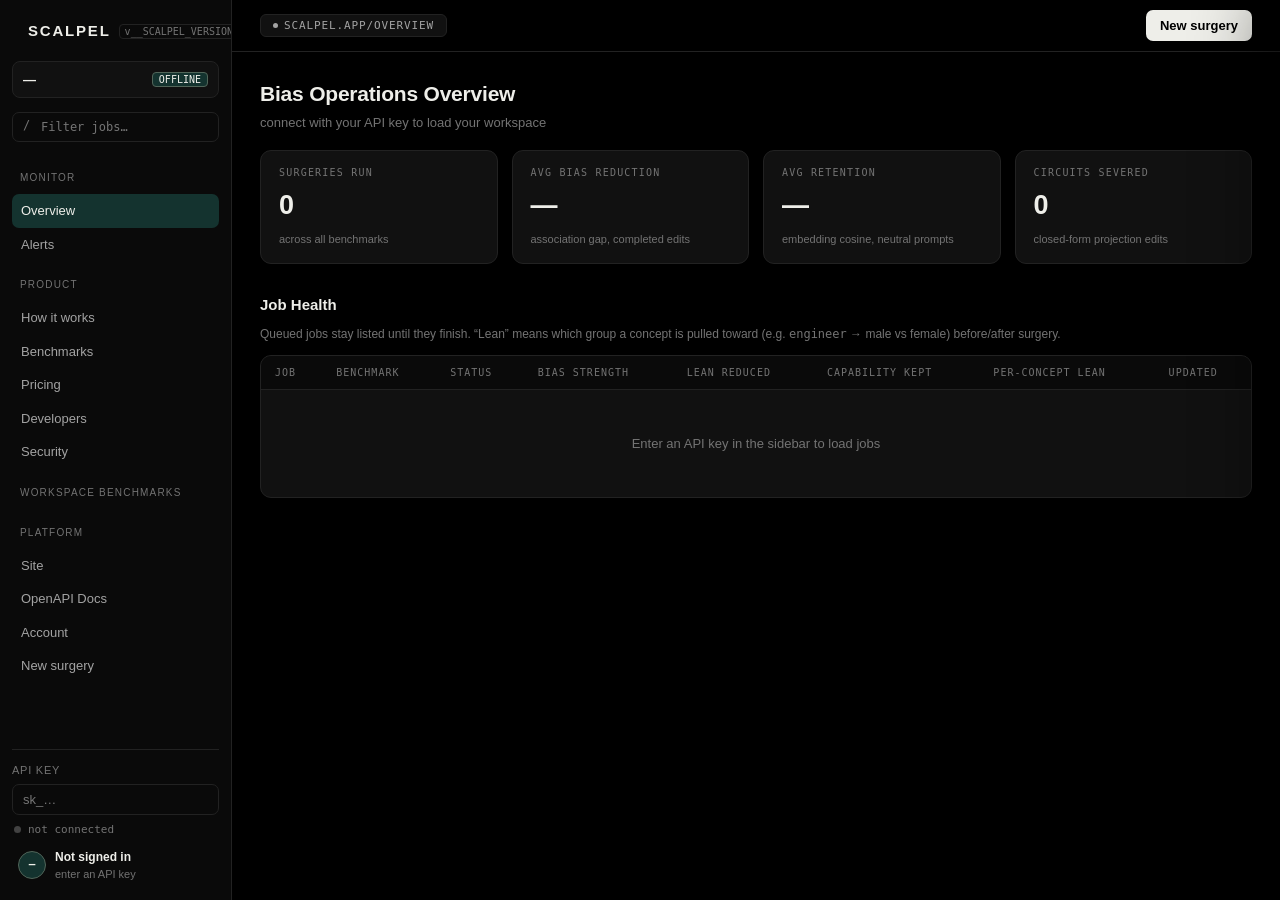
==== commit 8b1d9950: "Ship consumer launch surface: marketing site, free signup, deploy defaults. Public product/pricing/s" ====
--- a/src/scalpel/api/static/index.html
+++ b/src/scalpel/api/static/index.html
@@ -4,6 +4,7 @@
 <meta charset="utf-8">
 <meta name="viewport" content="width=device-width, initial-scale=1">
 <title>Scalpel — Bias Operations</title>
+<link rel="icon" href="/static/favicon.svg" type="image/svg+xml">
 <style>
   :root {
     /* Base: black. Accents: Forest / Field / Cloud White / Cloud Gray */
@@ -570,8 +571,9 @@
   <div class="nav">
     <a data-view="how" onclick="showView('how')">How it works</a>
     <a data-view="benchmarks" onclick="showView('benchmarks')">Benchmarks</a>
-    <a data-view="pricing" onclick="showView('pricing')">Pricing</a>
-    <a data-view="developers" onclick="showView('developers')">Developers</a>
+    <a href="/pricing">Pricing</a>
+    <a href="/developers">Developers</a>
+    <a href="/security">Security</a>
   </div>
 
   <div class="navsec">Workspace benchmarks</div>
@@ -579,7 +581,7 @@
 
   <div class="navsec">Platform</div>
   <div class="nav">
-    <a href="/" target="_blank">Landing</a>
+    <a href="/">Site</a>
     <a href="/docs" target="_blank">OpenAPI Docs</a>
     <a href="/login">Account</a>
     <a onclick="openModal()">New surgery</a>
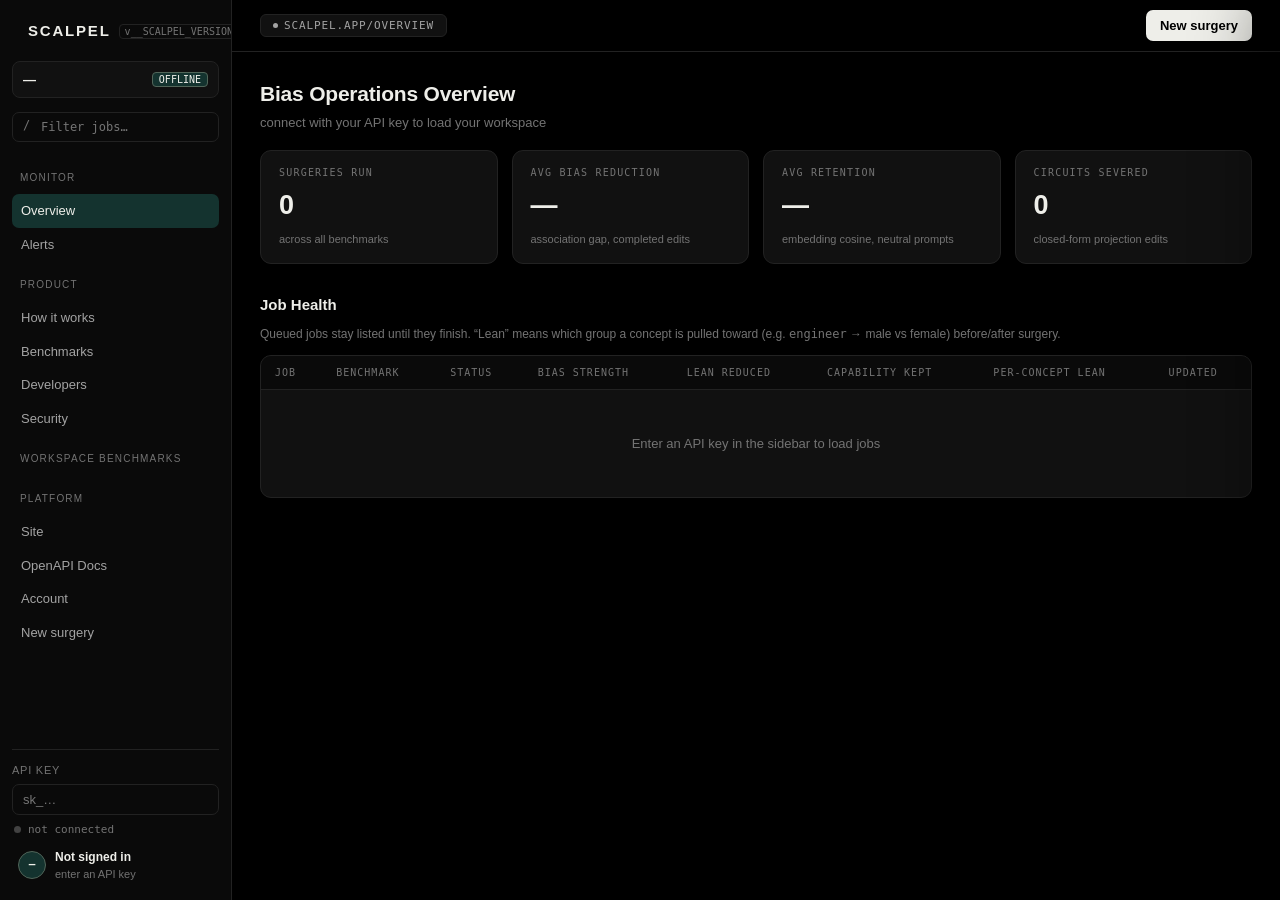
==== commit 918dbf83: "Remove pricing page from marketing site and console. Drop the public /pricing route and in-app prici" ====
--- a/src/scalpel/api/static/index.html
+++ b/src/scalpel/api/static/index.html
@@ -418,30 +418,6 @@
                      color: var(--muted); }
   .benchcard .actions { margin-top: 16px; display: flex; gap: 9px; }
 
-  /* ---------------- pricing ---------------- */
-  .pricegrid { display: grid; grid-template-columns: repeat(3, 1fr); gap: 16px; margin-top: 24px; }
-  .price { background: var(--panel); border: 1px solid var(--border); border-radius: 14px;
-           padding: 26px; position: relative; transition: transform .2s, border-color .2s;
-           display: flex; flex-direction: column; }
-  .price:hover { transform: translateY(-3px); }
-  .price.featured { border-color: var(--field); background: #0d1210; }
-  .price .tag { position: absolute; top: -10px; left: 50%; transform: translateX(-50%);
-                background: var(--forest); color: var(--cloud); font: 700 10px var(--mono);
-                letter-spacing: .1em; border-radius: 5px; padding: 3px 10px;
-                border: 1px solid var(--field); text-transform: uppercase; }
-  .price .current { position: absolute; top: 16px; right: 16px; font: 10px var(--mono);
-                    color: var(--cloud); border: 1px solid var(--field); background: var(--forest);
-                    border-radius: 4px; padding: 2px 7px; text-transform: uppercase; }
-  .price h3 { font-size: 15px; }
-  .price .amt { font-size: 34px; font-weight: 800; margin-top: 12px; letter-spacing: -.03em; }
-  .price .amt .per { font-size: 13px; color: var(--muted); font-weight: 500; }
-  .price .desc { font-size: 12.5px; color: var(--muted2); margin-top: 8px; min-height: 36px; }
-  .price ul { list-style: none; padding: 0; margin: 18px 0 22px; display: grid; gap: 9px; }
-  .price li { font-size: 13px; color: var(--muted2); display: flex; gap: 9px; }
-  .price li::before { content: "✓"; color: var(--field); font-weight: 700; }
-  .price li.no { opacity: .45; } .price li.no::before { content: "—"; color: var(--muted); }
-  .price .btn { width: 100%; margin-top: auto; }
-
   /* ---------------- developers ---------------- */
   .codeblock { background: var(--bg2); border: 1px solid var(--border); border-radius: 11px;
                margin-top: 14px; overflow: hidden; }
@@ -571,7 +547,6 @@
   <div class="nav">
     <a data-view="how" onclick="showView('how')">How it works</a>
     <a data-view="benchmarks" onclick="showView('benchmarks')">Benchmarks</a>
-    <a href="/pricing">Pricing</a>
     <a href="/developers">Developers</a>
     <a href="/security">Security</a>
   </div>
@@ -853,61 +828,6 @@
     </div>
   </div>
 
-  <!-- ================= PRICING ================= -->
-  <div class="view" id="view-pricing">
-    <div class="wrap">
-      <div class="fade-up" style="text-align: center; padding-top: 26px">
-        <h1>Simple, usage-based pricing</h1>
-        <div class="subtitle">start with a free audit — pay when you're ready to fix what it finds</div>
-      </div>
-      <div class="pricegrid" id="priceGrid">
-        <div class="price reveal" data-plan="free">
-          <h3>Audit</h3>
-          <div class="amt">$0<span class="per"> /mo</span></div>
-          <div class="desc">Measure your bias exposure and see exactly which components cause it.</div>
-          <ul>
-            <li>10 audit jobs / month</li>
-            <li>All built-in benchmarks</li>
-            <li>Bias circuit localization</li>
-            <li>JSON + HTML audit reports</li>
-            <li class="no">Edited model download</li>
-            <li class="no">Custom benchmarks</li>
-          </ul>
-          <button class="btn ghost" onclick="openModal()">Run a free audit</button>
-        </div>
-        <div class="price featured reveal" data-plan="pro">
-          <div class="tag">Most popular</div>
-          <h3>Pro</h3>
-          <div class="amt">$1,500<span class="per"> /mo</span></div>
-          <div class="desc">Full surgical editing for teams shipping models to production.</div>
-          <ul>
-            <li>100 jobs / month (audit + edit)</li>
-            <li>Calibrated multi-directional surgery</li>
-            <li>Edited weights, drop-in artifacts</li>
-            <li>Custom benchmarks</li>
-            <li>Completion webhooks</li>
-            <li>Email support, 99.5% API SLA</li>
-          </ul>
-          <button class="btn" onclick="toast('Contact sales@scalpel.ai to upgrade')">Upgrade to Pro</button>
-        </div>
-        <div class="price reveal" data-plan="enterprise">
-          <h3>Enterprise</h3>
-          <div class="amt">Custom</div>
-          <div class="desc">Unlimited volume, deployment flexibility, and compliance partnership.</div>
-          <ul>
-            <li>Unlimited jobs</li>
-            <li>VPC / on-prem deployment</li>
-            <li>Custom model onboarding</li>
-            <li>Audit co-review with your GRC team</li>
-            <li>SSO &amp; role-based access (roadmap)</li>
-            <li>Dedicated support, custom SLA</li>
-          </ul>
-          <button class="btn ghost" onclick="toast('Contact sales@scalpel.ai for enterprise')">Talk to sales</button>
-        </div>
-      </div>
-    </div>
-  </div>
-
   <!-- ================= DEVELOPERS ================= -->
   <div class="view" id="view-developers">
     <div class="wrap">
@@ -1056,9 +976,9 @@
 }
 
 /* ---------------- views ---------------- */
-const VIEWS = ["overview", "how", "benchmarks", "pricing", "developers"];
+const VIEWS = ["overview", "how", "benchmarks", "developers"];
 const VIEW_PATHS = { overview: "overview", how: "how-it-works", benchmarks: "benchmarks",
-                     pricing: "pricing", developers: "developers" };
+                     developers: "developers" };
 function showView(name) {
   if (!VIEWS.includes(name)) name = "overview";
   VIEWS.forEach(v => $(`view-${v}`).classList.toggle("active", v === name));
@@ -1213,15 +1133,6 @@
     $("userName").textContent = u.tenant;
     const limit = u.monthly_job_limit === null ? "∞" : u.monthly_job_limit;
     $("userPlanLine").textContent = `${u.plan} · ${u.jobs_this_month}/${limit} jobs`;
-    document.querySelectorAll(".price").forEach(p => {
-      const existing = p.querySelector(".current");
-      if (existing) existing.remove();
-      if (p.dataset.plan === u.plan) {
-        const badge = document.createElement("span");
-        badge.className = "current"; badge.textContent = "current plan";
-        p.appendChild(badge);
-      }
-    });
   } catch (err) {
     $("connDot").classList.remove("on");
     $("connText").textContent = err.message.slice(0, 48) || "invalid key";
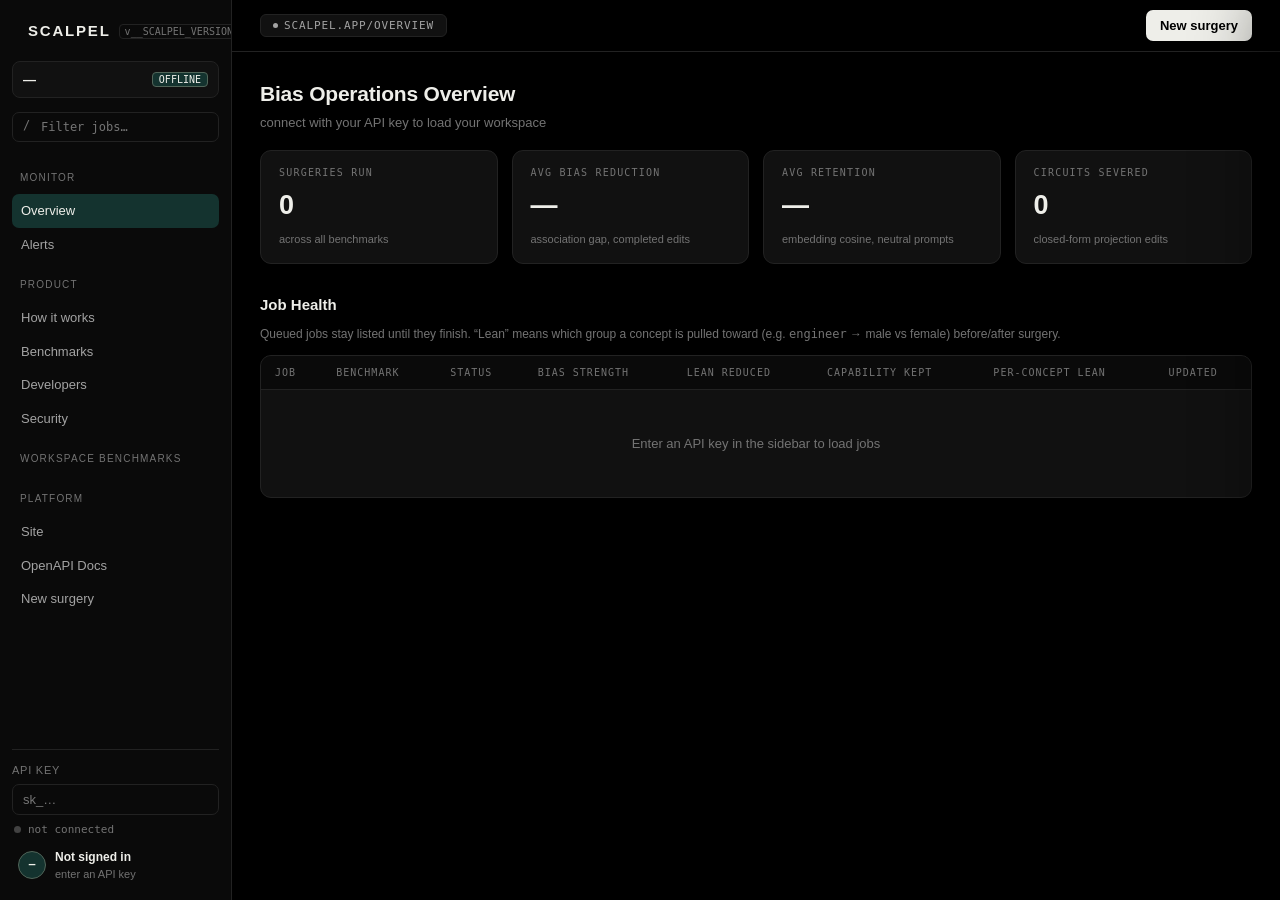
==== commit fd462bd6: "Add landing live demo, Netlify deploy path, and session-aware marketing. Restore the surgery hero an" ====
--- a/src/scalpel/api/static/index.html
+++ b/src/scalpel/api/static/index.html
@@ -558,7 +558,7 @@
   <div class="nav">
     <a href="/">Site</a>
     <a href="/docs" target="_blank">OpenAPI Docs</a>
-    <a href="/login">Account</a>
+    <a id="navSignOut" onclick="signOut()">Sign out</a>
     <a onclick="openModal()">New surgery</a>
   </div>
 
@@ -573,6 +573,7 @@
       <div><div class="un" id="userName">Not signed in</div>
            <div class="ue" id="userPlanLine">enter an API key</div></div>
     </div>
+    <button type="button" class="btn ghost" id="signOutBtn" onclick="signOut()" style="width:100%;margin-top:10px">Sign out</button>
   </div>
 </aside>
 
@@ -1065,6 +1066,8 @@
   { name: "gender_profession", description: "Binary gender vs profession association bias in the text tower (WEAT-style, adapted from Caliskan et al. 2017).", groups: ["male", "female"], num_contrastive_pairs: 48, num_probes: 16 },
   { name: "age_competence", description: "Age vs competence/dependence association bias (WEAT-style age attitude test adapted to CLIP prompts).", groups: ["young", "old"], num_contrastive_pairs: 36, num_probes: 12 },
   { name: "ethnicity_valence", description: "Ethnicity vs positive/negative valence association bias (WEAT attitude test, cf. Caliskan et al. 2017; CLIP audit of Agarwal et al. 2021).", groups: ["white", "Black"], num_contrastive_pairs: 30, num_probes: 12 },
+  { name: "religion_valence", description: "Religion vs positive/negative valence association bias (WEAT-style attitude test adapted to CLIP prompts; Christian vs Muslim).", groups: ["Christian", "Muslim"], num_contrastive_pairs: 30, num_probes: 12 },
+  { name: "disability_competence", description: "Disability vs competence/dependence association bias (WEAT-style ability attitude test adapted to CLIP prompts).", groups: ["nondisabled", "disabled"], num_contrastive_pairs: 36, num_probes: 12 },
 ];
 function demoReport(job) {
   const gaps = {}, gapsAfter = {};
@@ -1294,6 +1297,8 @@
   if (biasName?.includes("gender")) return ["male", "female"];
   if (biasName?.includes("age")) return ["young", "old"];
   if (biasName?.includes("ethnicity")) return ["white", "Black"];
+  if (biasName?.includes("religion")) return ["Christian", "Muslim"];
+  if (biasName?.includes("disability")) return ["nondisabled", "disabled"];
   return ["group A", "group B"];
 }
 
@@ -1969,6 +1974,12 @@
   `<i class="${[3, 10, 17, 20, 26].includes(i) ? "hot" : ""}"></i>`).join("");
 ldBuildBoard();
 
+function signOut() {
+  ["scalpel_key", "scalpel_user", "scalpel_tenant", "scalpel_plan"].forEach((k) =>
+    localStorage.removeItem(k));
+  location.href = "/";
+}
+
 (function hydrateSession() {
   const params = new URLSearchParams(location.search);
   const fromUrl = (params.get("key") || "").trim();
@@ -1984,10 +1995,26 @@
     $("userName").textContent = uname;
     $("avatar").textContent = uname.slice(0, 1).toUpperCase();
   }
+  syncAuthChrome();
 })();
+
+function syncAuthChrome() {
+  const signedIn = !!currentKey() || !!(localStorage.getItem("scalpel_user") || "").trim();
+  const btn = $("signOutBtn");
+  const nav = $("navSignOut");
+  if (btn) btn.hidden = !signedIn;
+  if (nav) nav.hidden = !signedIn;
+}
+
 let keyTimer = null;
 function onKeyUpdated() {
   localStorage.setItem("scalpel_key", currentKey());
+  if (!currentKey()) {
+    localStorage.removeItem("scalpel_user");
+    localStorage.removeItem("scalpel_tenant");
+    localStorage.removeItem("scalpel_plan");
+  }
+  syncAuthChrome();
   reportCache.clear();
   jobsData = [];
   loadCatalogs(); loadUsage(); refresh();
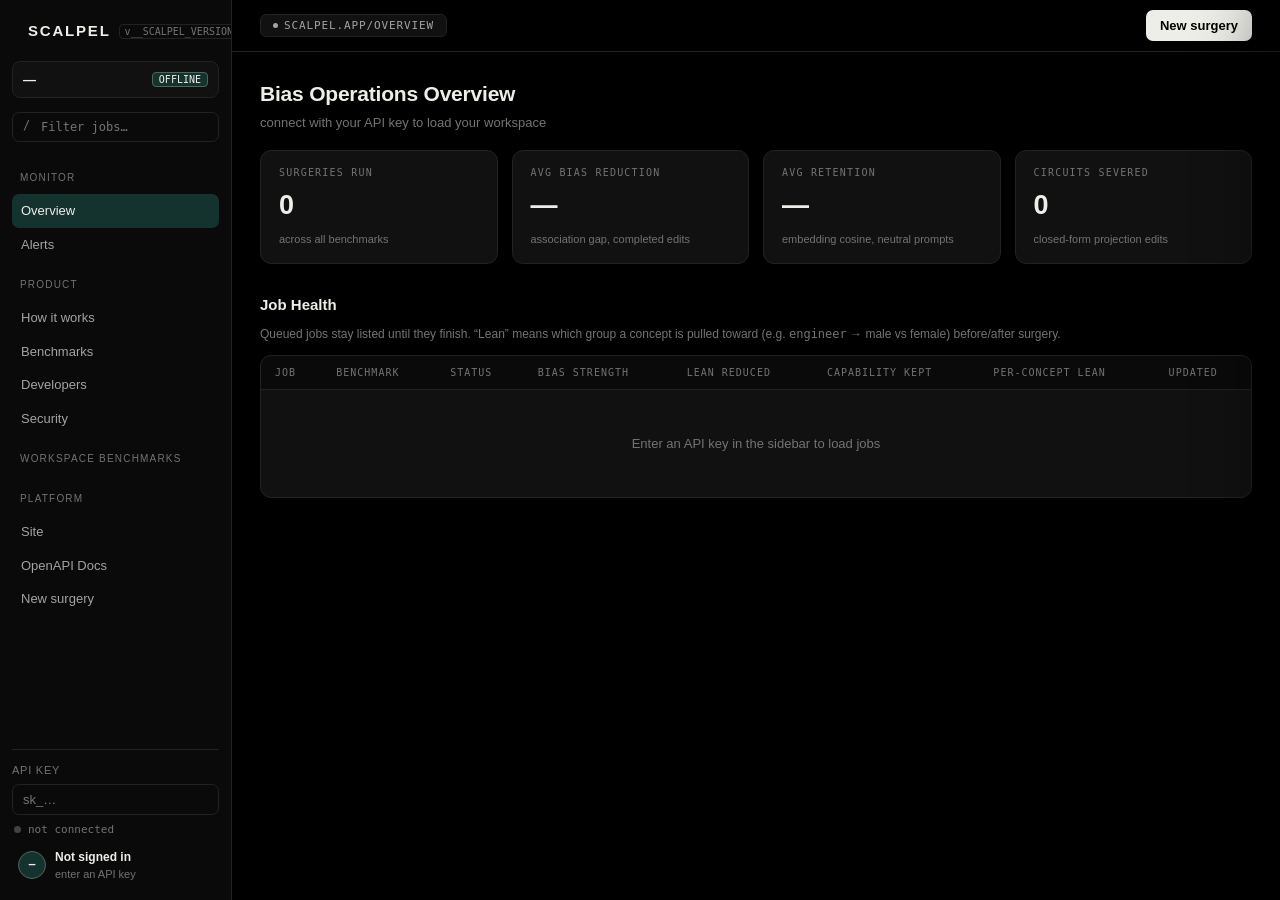
==== commit 054be1ac: "Ship real public surgeries with PDF/recipe export and ad bias specs. Replace the scripted landing de" ====
--- a/src/scalpel/api/static/index.html
+++ b/src/scalpel/api/static/index.html
@@ -1573,7 +1573,11 @@
       <div class="track"><div class="fill" style="width:${(Math.abs(v) / maxGap) * 100}%"></div></div>
       <span class="mono">${v.toFixed(4)}</span></div>`;
   }).join("");
-  const actions = [`<button class="btn ghost" onclick="download('/v1/edit-jobs/${id}/report.html', '${id}-report.html')">Compliance report</button>`];
+  const actions = [
+    `<button class="btn ghost" onclick="download('/v1/edit-jobs/${id}/report.html', '${id}-report.html')">HTML report</button>`,
+    `<button class="btn ghost" onclick="download('/v1/edit-jobs/${id}/report.pdf', '${id}-report.pdf')">PDF report</button>`,
+    `<button class="btn ghost" onclick="shareJob('${id}')">Share link</button>`,
+  ];
   if (edit) {
     actions.push(`<button class="btn" onclick="download('/v1/edit-jobs/${id}/artifact', '${id}-model.zip')">Download edited model</button>`);
   }
@@ -1633,6 +1637,22 @@
   const a = document.createElement("a");
   a.href = URL.createObjectURL(blob); a.download = filename; a.click();
   URL.revokeObjectURL(a.href);
+}
+
+async function shareJob(id) {
+  try {
+    const body = await api(`/v1/edit-jobs/${id}/share`, { method: "POST" });
+    const url = new URL(body.share_url, window.location.origin).href;
+    if (navigator.clipboard?.writeText) {
+      await navigator.clipboard.writeText(url);
+      toast("Share link copied");
+    } else {
+      toast(url);
+    }
+    window.open(body.pdf_url, "_blank", "noopener");
+  } catch (err) {
+    toast(err.message || "Share failed");
+  }
 }
 
 /* ---------------- live surgery demo (How it works) ---------------- */
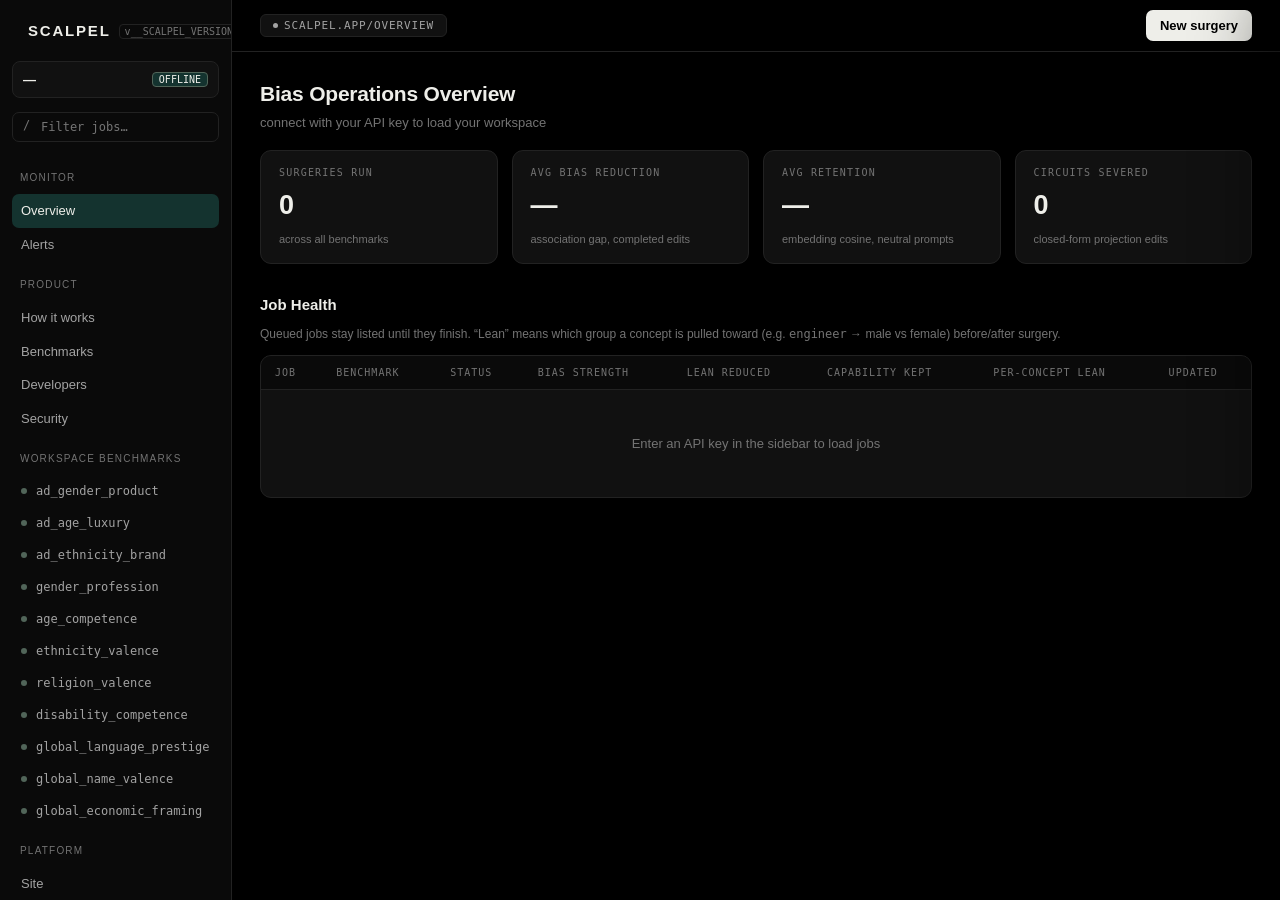
==== commit 4fb57e0a: "Populate New surgery model and bias selects without an API key. Catalogs were gated on auth, so the " ====
--- a/src/scalpel/api/static/index.html
+++ b/src/scalpel/api/static/index.html
@@ -35,8 +35,23 @@
     width: 100%; padding: 7px 10px; border-radius: 7px; font-size: 13px;
     border: 1px solid var(--border); background: var(--bg2); color: var(--text);
     outline: none; transition: border-color .15s ease;
-  }
-  input:focus, select:focus { border-color: var(--field); }
+    color-scheme: dark;
+  }
+  select {
+    /* Solid backgrounds hide the native chevron on WebKit — paint our own. */
+    -webkit-appearance: none;
+    appearance: none;
+    padding-right: 32px;
+    cursor: pointer;
+    background-color: var(--bg2);
+    background-image: url("data:image/svg+xml,%3Csvg xmlns='http://www.w3.org/2000/svg' width='12' height='8' viewBox='0 0 12 8'%3E%3Cpath fill='%23eeeee9' d='M1.4.6 6 5.2 10.6.6 12 2 6 8 0 2z'/%3E%3C/svg%3E");
+    background-repeat: no-repeat;
+    background-position: right 12px center;
+    background-size: 10px 7px;
+  }
+  select:hover { border-color: var(--field); }
+  select:focus { border-color: var(--field); }
+  input:focus { border-color: var(--field); }
   label { display: block; font-size: 11px; color: var(--muted); margin: 12px 0 5px;
           text-transform: uppercase; letter-spacing: .07em; }
 
@@ -547,8 +562,8 @@
   <div class="nav">
     <a data-view="how" onclick="showView('how')">How it works</a>
     <a data-view="benchmarks" onclick="showView('benchmarks')">Benchmarks</a>
-    <a href="/developers">Developers</a>
-    <a href="/security">Security</a>
+    <a data-view="developers" onclick="showView('developers')">Developers</a>
+    <a data-view="security" onclick="showView('security')">Security</a>
   </div>
 
   <div class="navsec">Workspace benchmarks</div>
@@ -557,7 +572,7 @@
   <div class="navsec">Platform</div>
   <div class="nav">
     <a href="/">Site</a>
-    <a href="/docs" target="_blank">OpenAPI Docs</a>
+    <a href="/docs" target="_blank" rel="noopener" id="navDocs" onclick="return openApiDocs(event)">OpenAPI Docs</a>
     <a id="navSignOut" onclick="signOut()">Sign out</a>
     <a onclick="openModal()">New surgery</a>
   </div>
@@ -903,6 +918,35 @@
             </tbody>
           </table>
         </div>
+        <div class="actions" style="margin-top:14px">
+          <button class="btn" onclick="openApiDocs()">Open interactive OpenAPI</button>
+        </div>
+      </div>
+    </div>
+  </div>
+
+  <!-- ================= SECURITY ================= -->
+  <div class="view" id="view-security">
+    <div class="wrap">
+      <div class="fade-up">
+        <h1>Security</h1>
+        <div class="subtitle">tenant isolation, keyed APIs, and compliance artifacts on every job</div>
+      </div>
+      <div class="why reveal">
+        <div class="whygrid">
+          <div class="whycard"><div class="ic">01</div><h4>API authentication</h4>
+            <p>Every <span class="mono">/v1</span> request requires <span class="mono">X-API-Key</span> or Bearer auth. Keys map to tenants; comparison is constant-time.</p></div>
+          <div class="whycard"><div class="ic">02</div><h4>Tenant isolation</h4>
+            <p>Jobs, reports, alerts, and usage are scoped to the authenticated tenant. Workspaces cannot list or mutate each other’s data.</p></div>
+          <div class="whycard"><div class="ic">03</div><h4>Audit artifacts</h4>
+            <p>Succeeded jobs produce structured JSON and printable HTML/PDF — circuit, edits, WEAT before/after, retention.</p></div>
+          <div class="whycard"><div class="ic">04</div><h4>Artifact handling</h4>
+            <p>Edited weights are optional (<span class="mono">save_artifact</span>). When enabled, downloads are keyed to the owning tenant only.</p></div>
+          <div class="whycard"><div class="ic">05</div><h4>Transport &amp; headers</h4>
+            <p>Security headers on responses, request IDs for support, configurable CORS, optional webhook HMAC signing.</p></div>
+          <div class="whycard"><div class="ic">06</div><h4>Operations</h4>
+            <p><span class="mono">/health</span> and <span class="mono">/ready</span> for load balancers. Stale job reaping and recovery after process restart.</p></div>
+        </div>
       </div>
     </div>
   </div>
@@ -977,9 +1021,38 @@
 }
 
 /* ---------------- views ---------------- */
-const VIEWS = ["overview", "how", "benchmarks", "developers"];
-const VIEW_PATHS = { overview: "overview", how: "how-it-works", benchmarks: "benchmarks",
-                     developers: "developers" };
+const VIEWS = ["overview", "how", "benchmarks", "developers", "security"];
+const VIEW_PATHS = {
+  overview: "overview",
+  how: "how-it-works",
+  benchmarks: "benchmarks",
+  developers: "developers",
+  security: "security",
+};
+function docsBase() {
+  return (window.SCALPEL_API_BASE || "").replace(/\/$/, "");
+}
+async function openApiDocs(ev) {
+  if (ev) ev.preventDefault();
+  const base = docsBase();
+  const probes = [
+    { probe: `${base}/openapi.json`, open: `${base}/docs` },
+    { probe: "/openapi.json", open: "/docs" },
+    { probe: `${base}/docs`, open: `${base}/docs` },
+    { probe: "/docs", open: "/docs" },
+  ].filter((c) => c.open);
+  for (const { probe, open } of probes) {
+    try {
+      const res = await fetch(probe, { method: "GET", credentials: "omit" });
+      if (res.ok) {
+        window.open(open, "_blank", "noopener");
+        return false;
+      }
+    } catch (_) { /* try next */ }
+  }
+  toast("OpenAPI needs the API host — set SCALPEL_API_ORIGIN on Netlify, or open /docs on your Scalpel API URL");
+  return false;
+}
 function showView(name) {
   if (!VIEWS.includes(name)) name = "overview";
   VIEWS.forEach(v => $(`view-${v}`).classList.toggle("active", v === name));
@@ -1062,12 +1135,26 @@
   { id: "job_77b3e5f8d1a09c24be66", bias_name: "gender_profession", mode: "edit",
     status: "running", updated_at: new Date(Date.now() - 3e4).toISOString() },
 ];
+const FALLBACK_MODELS = [
+  { model_id: "openai/clip-vit-base-patch32" },
+  { model_id: "openai/clip-vit-base-patch16" },
+  { model_id: "patrickjohncyh/fashion-clip" },
+  { model_id: "gpt2" },
+  { model_id: "bert-base-uncased" },
+  { model_id: "Qwen/Qwen2.5-0.5B" },
+];
 const DEMO_BIASES = [
-  { name: "gender_profession", description: "Binary gender vs profession association bias in the text tower (WEAT-style, adapted from Caliskan et al. 2017).", groups: ["male", "female"], num_contrastive_pairs: 48, num_probes: 16 },
-  { name: "age_competence", description: "Age vs competence/dependence association bias (WEAT-style age attitude test adapted to CLIP prompts).", groups: ["young", "old"], num_contrastive_pairs: 36, num_probes: 12 },
-  { name: "ethnicity_valence", description: "Ethnicity vs positive/negative valence association bias (WEAT attitude test, cf. Caliskan et al. 2017; CLIP audit of Agarwal et al. 2021).", groups: ["white", "Black"], num_contrastive_pairs: 30, num_probes: 12 },
-  { name: "religion_valence", description: "Religion vs positive/negative valence association bias (WEAT-style attitude test adapted to CLIP prompts; Christian vs Muslim).", groups: ["Christian", "Muslim"], num_contrastive_pairs: 30, num_probes: 12 },
-  { name: "disability_competence", description: "Disability vs competence/dependence association bias (WEAT-style ability attitude test adapted to CLIP prompts).", groups: ["nondisabled", "disabled"], num_contrastive_pairs: 36, num_probes: 12 },
+  { name: "ad_gender_product", description: "Ad creative: gender × product category.", groups: ["male", "female"], num_contrastive_pairs: 48, num_probes: 16 },
+  { name: "ad_age_luxury", description: "Ad creative: age × luxury/value.", groups: ["young", "old"], num_contrastive_pairs: 36, num_probes: 12 },
+  { name: "ad_ethnicity_brand", description: "Ad creative: ethnicity × brand prestige.", groups: ["white", "Black"], num_contrastive_pairs: 30, num_probes: 12 },
+  { name: "gender_profession", description: "Binary gender vs profession association bias in the text tower (WEAT-style).", groups: ["male", "female"], num_contrastive_pairs: 48, num_probes: 16 },
+  { name: "age_competence", description: "Age vs competence/dependence association bias.", groups: ["young", "old"], num_contrastive_pairs: 36, num_probes: 12 },
+  { name: "ethnicity_valence", description: "Ethnicity vs positive/negative valence association bias.", groups: ["white", "Black"], num_contrastive_pairs: 30, num_probes: 12 },
+  { name: "religion_valence", description: "Religion vs valence association bias.", groups: ["Christian", "Muslim"], num_contrastive_pairs: 30, num_probes: 12 },
+  { name: "disability_competence", description: "Disability vs competence association bias.", groups: ["nondisabled", "disabled"], num_contrastive_pairs: 36, num_probes: 12 },
+  { name: "global_language_prestige", description: "Language prestige / Global South framing.", groups: ["English", "Global South"], num_contrastive_pairs: 36, num_probes: 12 },
+  { name: "global_name_valence", description: "Name representation valence.", groups: ["Global North", "Global South"], num_contrastive_pairs: 36, num_probes: 12 },
+  { name: "global_economic_framing", description: "Economic North/South framing.", groups: ["Global North", "Global South"], num_contrastive_pairs: 36, num_probes: 12 },
 ];
 function demoReport(job) {
   const gaps = {}, gapsAfter = {};
@@ -1099,22 +1186,71 @@
 }
 
 /* ---------------- data loading ---------------- */
+function applyCatalog(models, biases) {
+  const modelList = (models && models.length) ? models : FALLBACK_MODELS;
+  const biasList = (biases && biases.length) ? biases : DEMO_BIASES;
+  biasesCache = biasList;
+  const prevModel = $("fModel").value;
+  const prevBias = $("fBias").value;
+  $("fModel").innerHTML = modelList
+    .map((m) => {
+      const id = m.model_id || m;
+      return `<option value="${id}">${id}</option>`;
+    })
+    .join("");
+  $("fBias").innerHTML = biasList
+    .map((b) => `<option value="${b.name}">${b.name}</option>`)
+    .join("");
+  if (prevModel && [...$("fModel").options].some((o) => o.value === prevModel)) {
+    $("fModel").value = prevModel;
+  }
+  if (prevBias && [...$("fBias").options].some((o) => o.value === prevBias)) {
+    $("fBias").value = prevBias;
+  }
+  $("benchNav").innerHTML = biasList.map((b) =>
+    `<a onclick="showView('overview'); $('search').value='${b.name}'; renderJobs()">
+       <span class="bdot" style="background:var(--field)"></span>${b.name}</a>`).join("");
+  renderBenchmarks();
+}
+
+async function fetchPublicCatalog() {
+  const [biasesRes, modelsRes] = await Promise.all([
+    fetch("/v1/public/demo-biases"),
+    fetch("/v1/public/demo-models"),
+  ]);
+  if (!biasesRes.ok || !modelsRes.ok) {
+    throw new Error("public catalog unavailable");
+  }
+  const biases = await biasesRes.json();
+  const modelsBody = await modelsRes.json();
+  return {
+    models: modelsBody.featured || FALLBACK_MODELS,
+    biases: Array.isArray(biases) ? biases : DEMO_BIASES,
+  };
+}
+
 async function loadCatalogs() {
-  if (!DEMO && !currentKey()) return;
+  // Never leave New surgery selects empty — seed immediately, then refresh.
+  if (!$("fModel").options.length || !$("fBias").options.length) {
+    applyCatalog(FALLBACK_MODELS, DEMO_BIASES);
+  }
+  if (DEMO) {
+    applyCatalog(FALLBACK_MODELS, DEMO_BIASES);
+    return;
+  }
   try {
-    const [catalog, biases] = DEMO
-      ? [{ featured: [{ model_id: "openai/clip-vit-base-patch32" }, { model_id: "patrickjohncyh/fashion-clip" }, { model_id: "gpt2" }] }, DEMO_BIASES]
-      : await Promise.all([api("/v1/models"), api("/v1/biases")]);
-    biasesCache = biases;
-    const models = catalog.featured || catalog;
-    $("fModel").innerHTML = models.map(m => `<option value="${m.model_id}">${m.model_id}</option>`).join("");
-    $("fBias").innerHTML = biases.map(b => `<option>${b.name}</option>`).join("");
-    $("benchNav").innerHTML = biases.map((b) =>
-      `<a onclick="showView('overview'); $('search').value='${b.name}'; renderJobs()">
-         <span class="bdot" style="background:var(--field)"></span>${b.name}</a>`).join("");
-    renderBenchmarks();
+    if (currentKey()) {
+      const [catalog, biases] = await Promise.all([api("/v1/models"), api("/v1/biases")]);
+      applyCatalog(catalog.featured || catalog, biases);
+      return;
+    }
+    const pub = await fetchPublicCatalog();
+    applyCatalog(pub.models, pub.biases);
   } catch (err) {
-    $("connText").textContent = err.message.slice(0, 48);
+    applyCatalog(FALLBACK_MODELS, DEMO_BIASES);
+    if (currentKey()) {
+      $("connText").textContent = String(err.message || err).slice(0, 48);
+    }
   }
 }
 
@@ -1587,7 +1723,11 @@
 function closeDrawer() { $("drawer").classList.remove("open"); selectedJob = null; renderJobs(); }
 
 /* ---------------- modal & actions ---------------- */
-function openModal() { $("overlay").classList.add("open"); }
+function openModal() {
+  $("overlay").classList.add("open");
+  // Ensure Model / Bias selects have options (catalog may not have loaded yet).
+  void loadCatalogs();
+}
 function closeModal() { $("overlay").classList.remove("open"); $("formError").textContent = ""; }
 function toast(msg) {
   $("toast").textContent = msg; $("toast").classList.add("show");
@@ -2049,7 +2189,9 @@
 
 const initialView = Object.entries(VIEW_PATHS).find(([, p]) => location.hash === `#${p}`);
 showView(initialView ? initialView[0] : "overview");
-if (DEMO || currentKey()) { loadCatalogs(); loadUsage(); refresh(); }
+applyCatalog(FALLBACK_MODELS, DEMO_BIASES);
+loadCatalogs();
+if (DEMO || currentKey()) { loadUsage(); refresh(); }
 else {
   $("jobs").innerHTML = `<tr><td colspan="8" class="empty">Enter an API key in the sidebar to load jobs</td></tr>`;
 }
